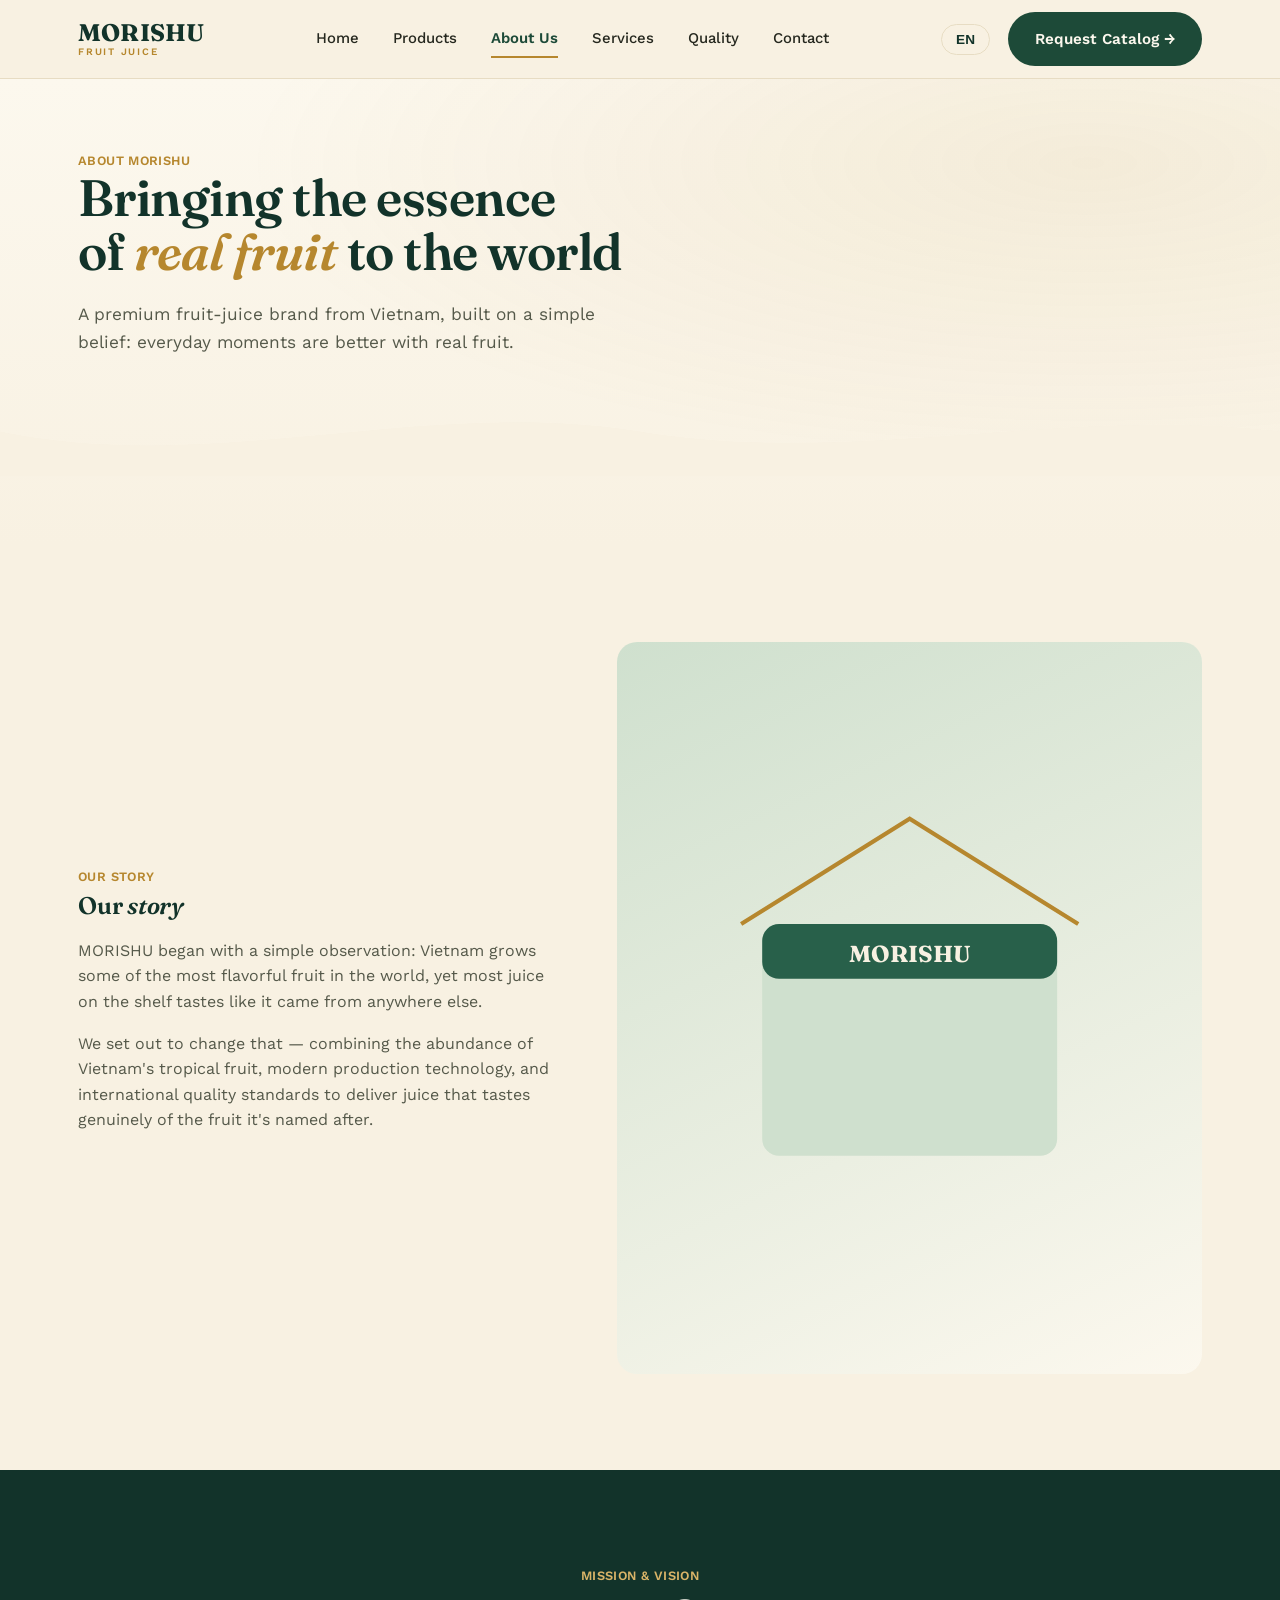
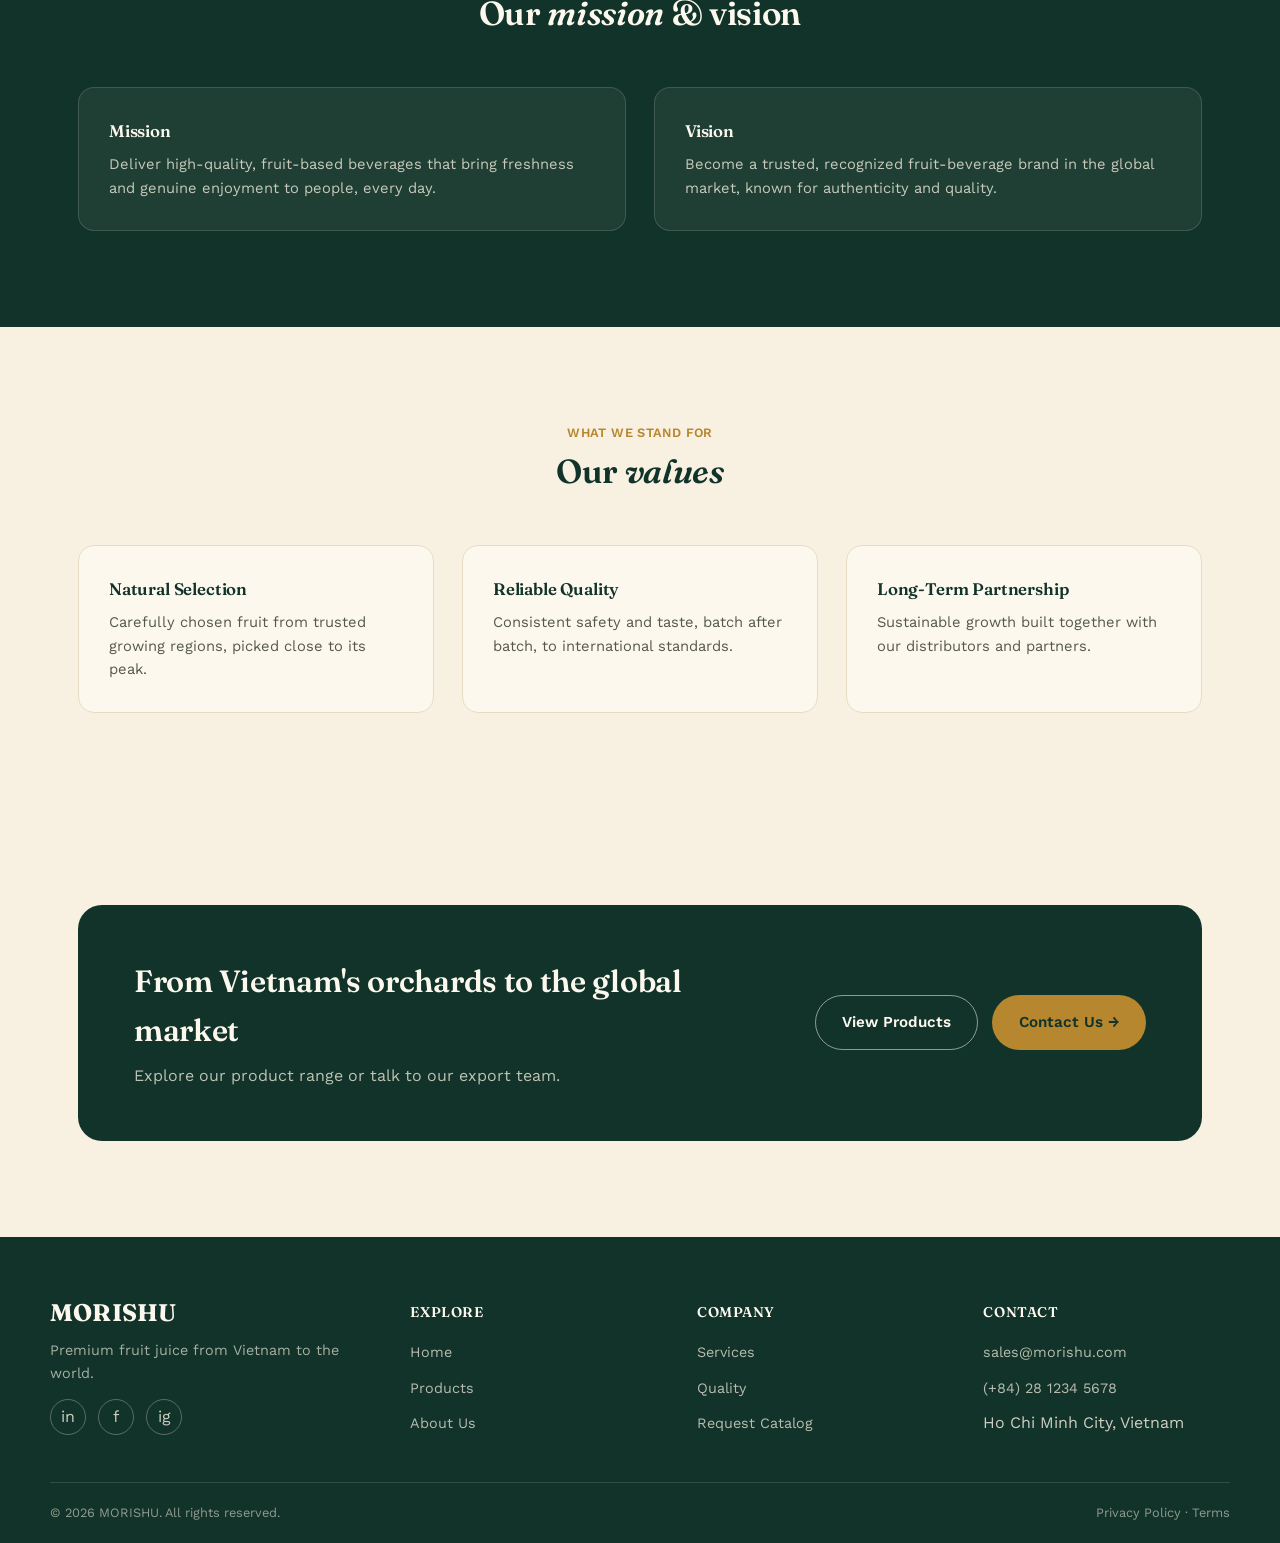
==== about.html @ cb9047bd "Add Morishu website (index, about, products, services, quality, contact) + CNAME for morishu.com" ====
<!DOCTYPE html>
<html lang="en">
<head>
<meta charset="UTF-8">
<meta name="viewport" content="width=device-width, initial-scale=1.0">
<title>About Us — MORISHU Fruit Juice</title>
<meta name="description" content="MORISHU is a premium fruit juice brand from Vietnam, built on a simple belief: everyday moments are better with real fruit.">
<link rel="preconnect" href="https://fonts.googleapis.com">
<link rel="preconnect" href="https://fonts.gstatic.com" crossorigin>
<link href="https://fonts.googleapis.com/css2?family=Fraunces:ital,wght@0,500;0,600;0,700;1,500;1,600&family=Work+Sans:wght@400;500;600;700&display=swap" rel="stylesheet">
<link rel="stylesheet" href="css/style.css">
</head>
<body>

<header class="site-header">
  <div class="container">
    <a href="index.html" class="logo">
      <span class="mark">MORISHU</span>
      <span class="sub" data-en="FRUIT JUICE" data-vi="NƯỚC ÉP TRÁI CÂY">FRUIT JUICE</span>
    </a>
    <nav class="main-nav">
      <a href="index.html" data-en="Home" data-vi="Trang chủ">Home</a>
      <a href="products.html" data-en="Products" data-vi="Sản phẩm">Products</a>
      <a href="about.html" aria-current="page" data-en="About Us" data-vi="Giới thiệu">About Us</a>
      <a href="services.html" data-en="Services" data-vi="Dịch vụ">Services</a>
      <a href="quality.html" data-en="Quality" data-vi="Chất lượng">Quality</a>
      <a href="contact.html" data-en="Contact" data-vi="Liên hệ">Contact</a>
    </nav>
    <div class="header-actions">
      <button class="lang-switch" type="button" aria-label="Switch to Vietnamese"><span class="lang-current">EN</span></button>
      <a class="btn btn-primary" href="contact.html" data-en="Request Catalog →" data-vi="Yêu cầu catalog →">Request Catalog →</a>
      <button class="nav-toggle" type="button" aria-label="Open menu" aria-expanded="false"><span></span></button>
    </div>
  </div>
</header>

<section class="hero" style="padding-bottom:70px;">
  <div class="container">
    <div class="eyebrow" data-en="ABOUT MORISHU" data-vi="GIỚI THIỆU MORISHU">ABOUT MORISHU</div>
    <h1 style="max-width:640px;" data-en="Bringing the essence<br>of <em>real fruit</em> to the world" data-vi="Mang tinh hoa<br><em>trái cây thật</em> đến thế giới">Bringing the essence<br>of <em>real fruit</em> to the world</h1>
    <p class="lede" data-en="A premium fruit-juice brand from Vietnam, built on a simple belief: everyday moments are better with real fruit." data-vi="Thương hiệu nước ép trái cây cao cấp từ Việt Nam, xây dựng trên niềm tin giản dị: khoảnh khắc đời thường sẽ tuyệt hơn khi có trái cây thật.">A premium fruit-juice brand from Vietnam, built on a simple belief: everyday moments are better with real fruit.</p>
  </div>
  <svg class="wave" viewBox="0 0 1440 90" preserveAspectRatio="none" style="position:relative; margin-top:40px;">
    <path d="M0 40 C 240 90 480 0 720 40 C 960 80 1200 10 1440 40 L1440 90 L0 90 Z" fill="#F8F1E2"/>
  </svg>
</section>

<section class="section">
  <div class="container story">
    <div class="reveal">
      <div class="eyebrow" data-en="OUR STORY" data-vi="CÂU CHUYỆN CỦA CHÚNG TÔI">OUR STORY</div>
      <h2 data-en="Our <em>story</em>" data-vi="Câu chuyện <em>của chúng tôi</em>">Our <em>story</em></h2>
      <p data-en="MORISHU began with a simple observation: Vietnam grows some of the most flavorful fruit in the world, yet most juice on the shelf tastes like it came from anywhere else." data-vi="MORISHU bắt đầu từ một nhận định giản dị: Việt Nam có những loại trái cây đậm vị bậc nhất thế giới, nhưng phần lớn nước ép trên kệ hàng lại không mang hương vị ấy.">MORISHU began with a simple observation: Vietnam grows some of the most flavorful fruit in the world, yet most juice on the shelf tastes like it came from anywhere else.</p>
      <p data-en="We set out to change that — combining the abundance of Vietnam's tropical fruit, modern production technology, and international quality standards to deliver juice that tastes genuinely of the fruit it's named after." data-vi="Chúng tôi quyết tâm thay đổi điều đó — kết hợp sự phong phú của trái cây nhiệt đới Việt Nam, công nghệ sản xuất hiện đại và tiêu chuẩn chất lượng quốc tế để tạo ra ly nước ép mang đúng vị của loại trái cây mang tên nó.">We set out to change that — combining the abundance of Vietnam's tropical fruit, modern production technology, and international quality standards to deliver juice that tastes genuinely of the fruit it's named after.</p>
    </div>
    <div class="story-media reveal" style="transition-delay:.1s;">
      <div class="story-photo">
        <svg viewBox="0 0 200 220" fill="none">
          <rect x="30" y="70" width="140" height="110" rx="8" fill="#CFE0CE"/>
          <rect x="30" y="70" width="140" height="26" rx="8" fill="#28604A"/>
          <text x="100" y="88" text-anchor="middle" font-family="Fraunces, serif" font-size="11" fill="#F8F1E2" font-weight="700">MORISHU</text>
          <path d="M20 70 L100 20 L180 70" stroke="#B6872E" stroke-width="2" fill="none"/>
        </svg>
      </div>
    </div>
  </div>
</section>

<section class="section section-dark">
  <div class="container">
    <div class="section-head center reveal">
      <div class="eyebrow" style="color:var(--gold-soft);" data-en="MISSION &amp; VISION" data-vi="SỨ MỆNH &amp; TẦM NHÌN">MISSION &amp; VISION</div>
      <h2 data-en="Our <em>mission</em> &amp; vision" data-vi="Sứ mệnh &amp; <em>tầm nhìn</em>">Our <em>mission</em> &amp; vision</h2>
    </div>
    <div class="feature-trio reveal" style="grid-template-columns:1fr 1fr;">
      <div class="feature" style="background:rgba(248,241,226,.06); border-color:rgba(248,241,226,.15);">
        <h3 style="color:var(--cream-soft);" data-en="Mission" data-vi="Sứ mệnh">Mission</h3>
        <p style="color:rgba(248,241,226,.78);" data-en="Deliver high-quality, fruit-based beverages that bring freshness and genuine enjoyment to people, every day." data-vi="Mang đến những sản phẩm đồ uống từ trái cây chất lượng cao, mang lại sự tươi mới và niềm vui thật sự cho mọi người mỗi ngày.">Deliver high-quality, fruit-based beverages that bring freshness and genuine enjoyment to people, every day.</p>
      </div>
      <div class="feature" style="background:rgba(248,241,226,.06); border-color:rgba(248,241,226,.15);">
        <h3 style="color:var(--cream-soft);" data-en="Vision" data-vi="Tầm nhìn">Vision</h3>
        <p style="color:rgba(248,241,226,.78);" data-en="Become a trusted, recognized fruit-beverage brand in the global market, known for authenticity and quality." data-vi="Trở thành thương hiệu đồ uống trái cây được tin cậy và công nhận trên thị trường toàn cầu, nổi bật bởi sự chân thực và chất lượng.">Become a trusted, recognized fruit-beverage brand in the global market, known for authenticity and quality.</p>
      </div>
    </div>
  </div>
</section>

<section class="section">
  <div class="container">
    <div class="section-head center reveal">
      <div class="eyebrow" data-en="WHAT WE STAND FOR" data-vi="GIÁ TRỊ CỐT LÕI">WHAT WE STAND FOR</div>
      <h2 data-en="Our <em>values</em>" data-vi="Giá trị <em>của chúng tôi</em>">Our <em>values</em></h2>
    </div>
    <div class="feature-trio reveal">
      <div class="feature">
        <h3 data-en="Natural Selection" data-vi="Tuyển chọn tự nhiên">Natural Selection</h3>
        <p data-en="Carefully chosen fruit from trusted growing regions, picked close to its peak." data-vi="Trái cây được tuyển chọn kỹ từ các vùng trồng đáng tin cậy, thu hái đúng độ chín.">Carefully chosen fruit from trusted growing regions, picked close to its peak.</p>
      </div>
      <div class="feature">
        <h3 data-en="Reliable Quality" data-vi="Chất lượng đáng tin cậy">Reliable Quality</h3>
        <p data-en="Consistent safety and taste, batch after batch, to international standards." data-vi="An toàn và hương vị nhất quán qua từng lô, đạt tiêu chuẩn quốc tế.">Consistent safety and taste, batch after batch, to international standards.</p>
      </div>
      <div class="feature">
        <h3 data-en="Long-Term Partnership" data-vi="Hợp tác lâu dài">Long-Term Partnership</h3>
        <p data-en="Sustainable growth built together with our distributors and partners." data-vi="Phát triển bền vững cùng các nhà phân phối và đối tác của chúng tôi.">Sustainable growth built together with our distributors and partners.</p>
      </div>
    </div>
  </div>
</section>

<section class="section">
  <div class="container">
    <div class="cta-banner reveal">
      <div>
        <h2 data-en="From Vietnam's orchards to the global market" data-vi="Từ vườn trái cây Việt Nam đến thị trường toàn cầu">From Vietnam's orchards to the global market</h2>
        <p data-en="Explore our product range or talk to our export team." data-vi="Khám phá dòng sản phẩm hoặc trao đổi cùng đội ngũ xuất khẩu của chúng tôi.">Explore our product range or talk to our export team.</p>
      </div>
      <div class="cta-actions">
        <a href="products.html" class="btn btn-outline-light" data-en="View Products" data-vi="Xem sản phẩm">View Products</a>
        <a href="contact.html" class="btn btn-primary" style="background:var(--gold); color:var(--green-900);" data-en="Contact Us →" data-vi="Liên hệ →">Contact Us →</a>
      </div>
    </div>
  </div>
</section>

<footer class="site-footer">
  <div class="container footer-inner">
    <div class="footer-brand">
      <a href="index.html" class="logo"><span class="mark">MORISHU</span></a>
      <p data-en="Premium fruit juice from Vietnam to the world." data-vi="Nước ép trái cây cao cấp từ Việt Nam vươn ra thế giới.">Premium fruit juice from Vietnam to the world.</p>
      <div class="social-row">
        <a href="#" aria-label="LinkedIn">in</a>
        <a href="#" aria-label="Facebook">f</a>
        <a href="#" aria-label="Instagram">ig</a>
      </div>
    </div>
    <div>
      <h4 data-en="EXPLORE" data-vi="KHÁM PHÁ">EXPLORE</h4>
      <ul>
        <li><a href="index.html" data-en="Home" data-vi="Trang chủ">Home</a></li>
        <li><a href="products.html" data-en="Products" data-vi="Sản phẩm">Products</a></li>
        <li><a href="about.html" data-en="About Us" data-vi="Giới thiệu">About Us</a></li>
      </ul>
    </div>
    <div>
      <h4 data-en="COMPANY" data-vi="CÔNG TY">COMPANY</h4>
      <ul>
        <li><a href="services.html" data-en="Services" data-vi="Dịch vụ">Services</a></li>
        <li><a href="quality.html" data-en="Quality" data-vi="Chất lượng">Quality</a></li>
        <li><a href="contact.html" data-en="Request Catalog" data-vi="Yêu cầu catalog">Request Catalog</a></li>
      </ul>
    </div>
    <div>
      <h4 data-en="CONTACT" data-vi="LIÊN HỆ">CONTACT</h4>
      <ul>
        <li><a href="mailto:sales@morishu.com">sales@morishu.com</a></li>
        <li><a href="tel:+842812345678">(+84) 28 1234 5678</a></li>
        <li><span data-en="Ho Chi Minh City, Vietnam" data-vi="TP. Hồ Chí Minh, Việt Nam">Ho Chi Minh City, Vietnam</span></li>
      </ul>
    </div>
  </div>
  <div class="container footer-bottom">
    <span data-en="© 2026 MORISHU. All rights reserved." data-vi="© 2026 MORISHU. Bảo lưu mọi quyền.">© 2026 MORISHU. All rights reserved.</span>
    <span data-en="Privacy Policy · Terms" data-vi="Chính sách bảo mật · Điều khoản">Privacy Policy · Terms</span>
  </div>
</footer>

<script src="js/main.js"></script>
</body>
</html>
---- css/style.css ----
/* =========================================================
   MORISHU — Design Tokens
   Palette: deep forest green + aged gold + warm cream,
   a quiet Japanese wave/Fuji motif tying the name "Morishu"
   to its orchard-to-can fruit-juice story.
   ========================================================= */
:root{
  --cream:        #F8F1E2;
  --cream-soft:   #FCF8EE;
  --cream-line:   #E7DCC3;
  --green-900:    #12332A;
  --green-800:    #1D4A38;
  --green-700:    #28604A;
  --green-mist:   #CFE0CE;
  --gold:         #B6872E;
  --gold-soft:    #D9B468;
  --coral:        #D97A3B;
  --ink:          #26281F;
  --ink-soft:     #55594A;
  --white:        #FFFFFF;

  --font-display: "Fraunces", "Noto Serif", Georgia, serif;
  --font-body:    "Work Sans", "Noto Sans", -apple-system, BlinkMacSystemFont, sans-serif;

  --maxw: 1180px;
  --radius: 10px;
  --shadow-soft: 0 12px 28px -16px rgba(18,51,42,0.28);
  --ease: cubic-bezier(.22,.8,.32,1);
}

*,*::before,*::after{ box-sizing:border-box; }
html{ scroll-behavior:smooth; }
body{
  margin:0;
  background:var(--cream);
  color:var(--ink);
  font-family:var(--font-body);
  font-size:16px;
  line-height:1.6;
  -webkit-font-smoothing:antialiased;
}
img{ max-width:100%; display:block; }
a{ color:inherit; text-decoration:none; }
ul{ margin:0; padding:0; list-style:none; }
h1,h2,h3,h4{
  font-family:var(--font-display);
  margin:0 0 .5em;
  color:var(--green-900);
  font-weight:600;
  letter-spacing:-0.01em;
}
p{ margin:0 0 1em; color:var(--ink-soft); max-width:62ch; }
.container{ max-width:var(--maxw); margin:0 auto; padding:0 28px; }

:focus-visible{
  outline:2px solid var(--gold);
  outline-offset:3px;
  border-radius:4px;
}

/* ---------- typography helpers ---------- */
.eyebrow{
  font-family:var(--font-body);
  font-weight:600;
  font-size:.8rem;
  color:var(--gold);
  letter-spacing:.03em;
}
.display-italic{
  font-style:italic;
  font-weight:500;
}
.lede{
  font-size:1.08rem;
  max-width:52ch;
}

/* ---------- buttons ---------- */
.btn{
  display:inline-flex;
  align-items:center;
  gap:8px;
  padding:14px 26px;
  border-radius:999px;
  font-family:var(--font-body);
  font-weight:600;
  font-size:.95rem;
  border:1px solid transparent;
  cursor:pointer;
  transition:transform .25s var(--ease), background .25s var(--ease), color .25s var(--ease), border-color .25s var(--ease);
  white-space:nowrap;
}
.btn svg{ width:16px; height:16px; transition:transform .25s var(--ease); }
.btn:hover svg{ transform:translateX(3px); }
.btn-primary{ background:var(--green-800); color:var(--cream-soft); }
.btn-primary:hover{ background:var(--green-900); }
.btn-outline{ background:transparent; border-color:var(--green-800); color:var(--green-800); }
.btn-outline:hover{ background:var(--green-800); color:var(--cream-soft); }
.btn-outline-light{ background:transparent; border-color:rgba(248,241,226,.55); color:var(--cream-soft); }
.btn-outline-light:hover{ background:var(--cream-soft); color:var(--green-900); border-color:var(--cream-soft); }

/* ---------- header / nav ---------- */
.site-header{
  position:sticky; top:0; z-index:100;
  background:rgba(248,241,226,.92);
  backdrop-filter:saturate(140%) blur(8px);
  border-bottom:1px solid var(--cream-line);
}
.site-header .container{
  display:flex; align-items:center; justify-content:space-between;
  height:78px;
}
.logo{
  display:flex; flex-direction:column; line-height:1;
  font-family:var(--font-display);
}
.logo .mark{ font-size:1.5rem; font-weight:700; color:var(--green-900); letter-spacing:.01em; }
.logo .sub{ font-family:var(--font-body); font-size:.62rem; font-weight:600; letter-spacing:.18em; color:var(--gold); margin-top:2px; }

.main-nav{ display:flex; align-items:center; gap:34px; }
.main-nav a{
  font-size:.93rem; font-weight:500; color:var(--ink);
  position:relative; padding:4px 0;
}
.main-nav a::after{
  content:""; position:absolute; left:0; right:0; bottom:-3px; height:2px;
  background:var(--gold); transform:scaleX(0); transform-origin:left;
  transition:transform .25s var(--ease);
}
.main-nav a:hover::after,
.main-nav a[aria-current="page"]::after{ transform:scaleX(1); }
.main-nav a[aria-current="page"]{ color:var(--green-800); font-weight:600; }

.header-actions{ display:flex; align-items:center; gap:18px; }
.lang-switch{
  display:flex; align-items:center; gap:6px;
  background:transparent; border:1px solid var(--cream-line);
  border-radius:999px; padding:7px 14px; font-size:.85rem; font-weight:600;
  cursor:pointer; color:var(--green-900);
}
.lang-switch:hover{ border-color:var(--gold); }
.nav-toggle{
  display:none; background:none; border:none; cursor:pointer;
  width:40px; height:40px; align-items:center; justify-content:center;
}
.nav-toggle span, .nav-toggle span::before, .nav-toggle span::after{
  display:block; width:22px; height:2px; background:var(--green-900); position:relative;
  transition:transform .25s var(--ease), opacity .25s var(--ease);
}
.nav-toggle span::before, .nav-toggle span::after{ content:""; position:absolute; left:0; }
.nav-toggle span::before{ top:-7px; }
.nav-toggle span::after{ top:7px; }

/* ---------- wave divider ---------- */
.wave{
  display:block; width:100%; height:auto;
  margin-top:-1px;
}
.section{ position:relative; padding:96px 0; }
.section-tight{ padding:64px 0; }
.section-dark{ background:var(--green-900); color:var(--cream-soft); }
.section-dark h2, .section-dark h3{ color:var(--cream-soft); }
.section-dark p{ color:rgba(248,241,226,.78); }

/* ---------- hero ---------- */
.hero{
  position:relative;
  padding:72px 0 120px;
  overflow:hidden;
  background:
    radial-gradient(ellipse at 85% 18%, rgba(182,135,46,.10), transparent 55%),
    linear-gradient(180deg, var(--cream-soft), var(--cream));
}
.hero-grid{
  display:grid; grid-template-columns:1.05fr .95fr; gap:56px; align-items:center;
}
.hero-eyebrow{ margin-bottom:18px; }
.hero h1{
  font-size:clamp(2.3rem, 4vw, 3.4rem);
  line-height:1.05;
  margin-bottom:22px;
}
.hero h1 em{ color:var(--gold); font-style:italic; }
.hero-meta{
  display:flex; gap:22px; margin:26px 0 32px;
  font-size:.92rem; color:var(--ink-soft); font-weight:500;
}
.hero-meta span{ display:flex; align-items:center; gap:8px; }
.hero-meta svg{ width:16px; height:16px; color:var(--gold); }
.hero-art{ position:relative; }
.fuji-line{
  position:absolute; inset:0; opacity:.5; pointer-events:none;
}

/* can illustration */
.can-row{
  display:flex; align-items:flex-end; gap:18px; justify-content:center;
}
.can{
  width:92px; display:flex; flex-direction:column; align-items:center; gap:10px;
}
.can-body{
  width:92px; height:168px; border-radius:16px 16px 10px 10px;
  position:relative; overflow:hidden;
  box-shadow:var(--shadow-soft);
  border:1px solid rgba(0,0,0,.06);
}
.can-body::before{
  content:""; position:absolute; inset:0 0 auto 0; height:34px;
  background:var(--green-900);
}
.can-body::after{
  content:""; position:absolute; left:10%; top:0; bottom:0; width:16%;
  background:rgba(255,255,255,.35); filter:blur(3px);
}
.can-label{ font-size:.72rem; font-weight:700; color:var(--green-900); text-align:center; }

/* ---------- section headers ---------- */
.section-head{ max-width:640px; margin:0 0 48px; }
.section-head.center{ margin-left:auto; margin-right:auto; text-align:center; }
.section-head h2{ font-size:clamp(1.7rem, 2.6vw, 2.3rem); }

/* ---------- story split ---------- */
.story{
  display:grid; grid-template-columns:.9fr 1.1fr; gap:60px; align-items:center;
}
.story-media{ position:relative; }
.story-photo{
  border-radius:20px; aspect-ratio:4/5; overflow:hidden;
  background:linear-gradient(155deg, var(--green-mist), var(--cream-soft));
  display:flex; align-items:center; justify-content:center;
}
.story-photo svg{ width:72%; height:72%; }

/* ---------- flavor grid ---------- */
.flavor-grid{
  display:grid; grid-template-columns:repeat(7,1fr); gap:20px;
}
.flavor-card{
  background:var(--cream-soft); border:1px solid var(--cream-line);
  border-radius:var(--radius); padding:20px 12px 16px; text-align:center;
  transition:border-color .2s var(--ease), transform .2s var(--ease);
}
.flavor-card:hover{ border-color:var(--gold-soft); transform:translateY(-4px); }
.flavor-swatch{
  width:56px; height:56px; margin:0 auto 14px; border-radius:50%;
  display:flex; align-items:center; justify-content:center; font-size:1.5rem;
}
.flavor-name{ font-size:.83rem; font-weight:600; color:var(--green-900); }

/* ---------- certifications ---------- */
.cert-row{
  display:flex; justify-content:center; align-items:center; flex-wrap:wrap; gap:44px;
}
.cert{
  display:flex; flex-direction:column; align-items:center; gap:10px;
  width:92px; text-align:center;
}
.cert-badge{
  width:76px; height:76px; border-radius:50%; border:1.5px solid var(--green-800);
  display:flex; align-items:center; justify-content:center;
  font-family:var(--font-display); font-weight:700; color:var(--green-800); font-size:.78rem;
}
.cert-name{ font-size:.75rem; color:var(--ink-soft); font-weight:600; }

/* ---------- feature trio ---------- */
.feature-trio{ display:grid; grid-template-columns:repeat(3,1fr); gap:28px; }
.feature{
  background:var(--cream-soft); border:1px solid var(--cream-line);
  border-radius:16px; padding:30px;
}
.feature-icon{
  width:46px; height:46px; border-radius:50%; background:var(--green-mist);
  display:flex; align-items:center; justify-content:center; margin-bottom:16px;
  color:var(--green-800);
}
.feature h3{ font-size:1.05rem; margin-bottom:8px; }
.feature p{ font-size:.92rem; margin:0; }

/* ---------- CTA banner ---------- */
.cta-banner{
  background:var(--green-900); border-radius:24px; padding:52px 56px;
  display:flex; align-items:center; justify-content:space-between; gap:32px;
  color:var(--cream-soft); position:relative; overflow:hidden;
}
.cta-banner h2{ color:var(--cream-soft); font-size:clamp(1.5rem,2.4vw,2rem); margin-bottom:8px; }
.cta-banner p{ color:rgba(248,241,226,.75); margin:0; }
.cta-actions{ display:flex; gap:14px; flex-shrink:0; }

/* ---------- product grid (Products page) ---------- */
.product-grid{ display:grid; grid-template-columns:repeat(5,1fr); gap:24px; }
.product-card{
  background:var(--cream-soft); border:1px solid var(--cream-line); border-radius:16px;
  padding:26px 20px; text-align:center;
}
.product-can-wrap{
  height:150px; display:flex; align-items:flex-end; justify-content:center; margin-bottom:18px;
}
.product-card h3{ font-size:1.02rem; margin-bottom:14px; }
.product-card .btn{ font-size:.82rem; padding:10px 18px; }

/* ---------- service cards ---------- */
.service-trio{ display:grid; grid-template-columns:repeat(3,1fr); gap:24px; }
.service-card{
  background:var(--cream-soft); border:1px solid var(--cream-line); border-radius:16px;
  padding:32px 28px;
}
.service-icon{
  width:48px; height:48px; border-radius:12px; background:var(--green-mist);
  color:var(--green-800); display:flex; align-items:center; justify-content:center; margin-bottom:18px;
}
.service-card h3{ font-size:1.15rem; }

/* ---------- stat/info list ---------- */
.info-grid{ display:grid; grid-template-columns:repeat(4,1fr); gap:24px; }
.info-item{ display:flex; gap:14px; align-items:flex-start; }
.info-item .ic{ color:var(--gold); flex-shrink:0; }
.info-item h4{ font-size:.95rem; margin-bottom:4px; }
.info-item p{ font-size:.86rem; margin:0; }

/* ---------- quality page specifics ---------- */
.quality-list{ display:grid; grid-template-columns:repeat(2,1fr); gap:20px; }
.quality-item{
  display:flex; gap:16px; background:var(--cream-soft); border:1px solid var(--cream-line);
  border-radius:14px; padding:22px;
}
.quality-item .num{ font-family:var(--font-display); font-weight:700; color:var(--gold); font-size:1.4rem; }

/* ---------- contact page ---------- */
.contact-grid{ display:grid; grid-template-columns:.8fr 1.2fr; gap:48px; }
.contact-info-card{ display:flex; flex-direction:column; gap:22px; }
.contact-row{ display:flex; gap:16px; align-items:flex-start; }
.contact-row .ic{
  width:42px; height:42px; border-radius:50%; background:var(--green-mist);
  color:var(--green-800); display:flex; align-items:center; justify-content:center; flex-shrink:0;
}
.contact-row h4{ font-size:.95rem; margin-bottom:3px; color:var(--green-900); }
.contact-row p{ margin:0; font-size:.92rem; }

.form-card{
  background:var(--cream-soft); border:1px solid var(--cream-line); border-radius:20px;
  padding:40px;
}
.form-row{ display:grid; grid-template-columns:1fr 1fr; gap:16px; margin-bottom:16px; }
.field{ display:flex; flex-direction:column; gap:6px; }
.field label{ font-size:.82rem; font-weight:600; color:var(--green-900); }
.field input, .field select, .field textarea{
  font-family:var(--font-body); font-size:.94rem; padding:12px 14px;
  border:1px solid var(--cream-line); border-radius:8px; background:var(--white);
  color:var(--ink); resize:vertical;
}
.field input:focus, .field select:focus, .field textarea:focus{
  outline:none; border-color:var(--gold);
}
.form-card .btn{ width:100%; justify-content:center; margin-top:8px; }
.form-note{ font-size:.82rem; color:var(--ink-soft); margin-top:12px; text-align:center; }

/* ---------- footer ---------- */
.site-footer{
  background:var(--green-900); color:rgba(248,241,226,.82); padding-top:0;
}
.footer-inner{
  display:grid; grid-template-columns:1.3fr 1fr 1fr 1fr; gap:40px;
  padding:64px 0 36px;
}
.footer-brand .logo .mark{ color:var(--cream-soft); }
.footer-brand p{ color:rgba(248,241,226,.65); font-size:.9rem; margin-top:14px; }
.site-footer h4{ color:var(--cream-soft); font-size:.88rem; letter-spacing:.04em; margin-bottom:16px; }
.site-footer ul li{ margin-bottom:10px; }
.site-footer ul li a{ font-size:.9rem; color:rgba(248,241,226,.72); }
.site-footer ul li a:hover{ color:var(--gold-soft); }
.social-row{ display:flex; gap:12px; margin-top:4px; }
.social-row a{
  width:36px; height:36px; border-radius:50%; border:1px solid rgba(248,241,226,.3);
  display:flex; align-items:center; justify-content:center;
}
.social-row a:hover{ border-color:var(--gold-soft); background:rgba(248,241,226,.06); }
.footer-bottom{
  border-top:1px solid rgba(248,241,226,.14); padding:20px 0;
  display:flex; justify-content:space-between; font-size:.8rem; color:rgba(248,241,226,.55);
}

/* ---------- utility ---------- */
.mt-0{ margin-top:0; }
.center{ text-align:center; }
[data-i18n-vi]{ } /* marker only */

/* ---------- motion ---------- */
.reveal{ opacity:0; transform:translateY(18px); }
.reveal.in{ animation:riseIn .7s var(--ease) forwards; }
@keyframes riseIn{ to{ opacity:1; transform:none; } }
@media (prefers-reduced-motion:reduce){
  .reveal{ opacity:1; transform:none; animation:none; }
  *{ scroll-behavior:auto !important; }
}

/* =========================================================
   Responsive
   ========================================================= */
@media (max-width:1040px){
  .product-grid{ grid-template-columns:repeat(3,1fr); }
  .flavor-grid{ grid-template-columns:repeat(4,1fr); }
  .info-grid{ grid-template-columns:repeat(2,1fr); }
}
@media (max-width:900px){
  .main-nav{
    position:fixed; inset:78px 0 0 0; background:var(--cream-soft);
    flex-direction:column; align-items:flex-start; padding:32px 28px; gap:22px;
    transform:translateX(100%); transition:transform .3s var(--ease);
    overflow-y:auto;
  }
  .main-nav.open{ transform:translateX(0); }
  .nav-toggle{ display:flex; }
  .header-actions .btn-primary{ display:none; }
  .hero-grid, .story, .contact-grid{ grid-template-columns:1fr; }
  .story{ gap:36px; }
  .footer-inner{ grid-template-columns:1fr 1fr; }
  .cta-banner{ flex-direction:column; align-items:flex-start; }
}
@media (max-width:640px){
  .section{ padding:64px 0; }
  .product-grid{ grid-template-columns:repeat(2,1fr); }
  .flavor-grid{ grid-template-columns:repeat(3,1fr); }
  .feature-trio, .service-trio{ grid-template-columns:1fr; }
  .quality-list{ grid-template-columns:1fr; }
  .form-row{ grid-template-columns:1fr; }
  .info-grid{ grid-template-columns:1fr; }
  .cert-row{ gap:26px; }
  .footer-inner{ grid-template-columns:1fr; }
  .footer-bottom{ flex-direction:column; gap:8px; text-align:center; }
}
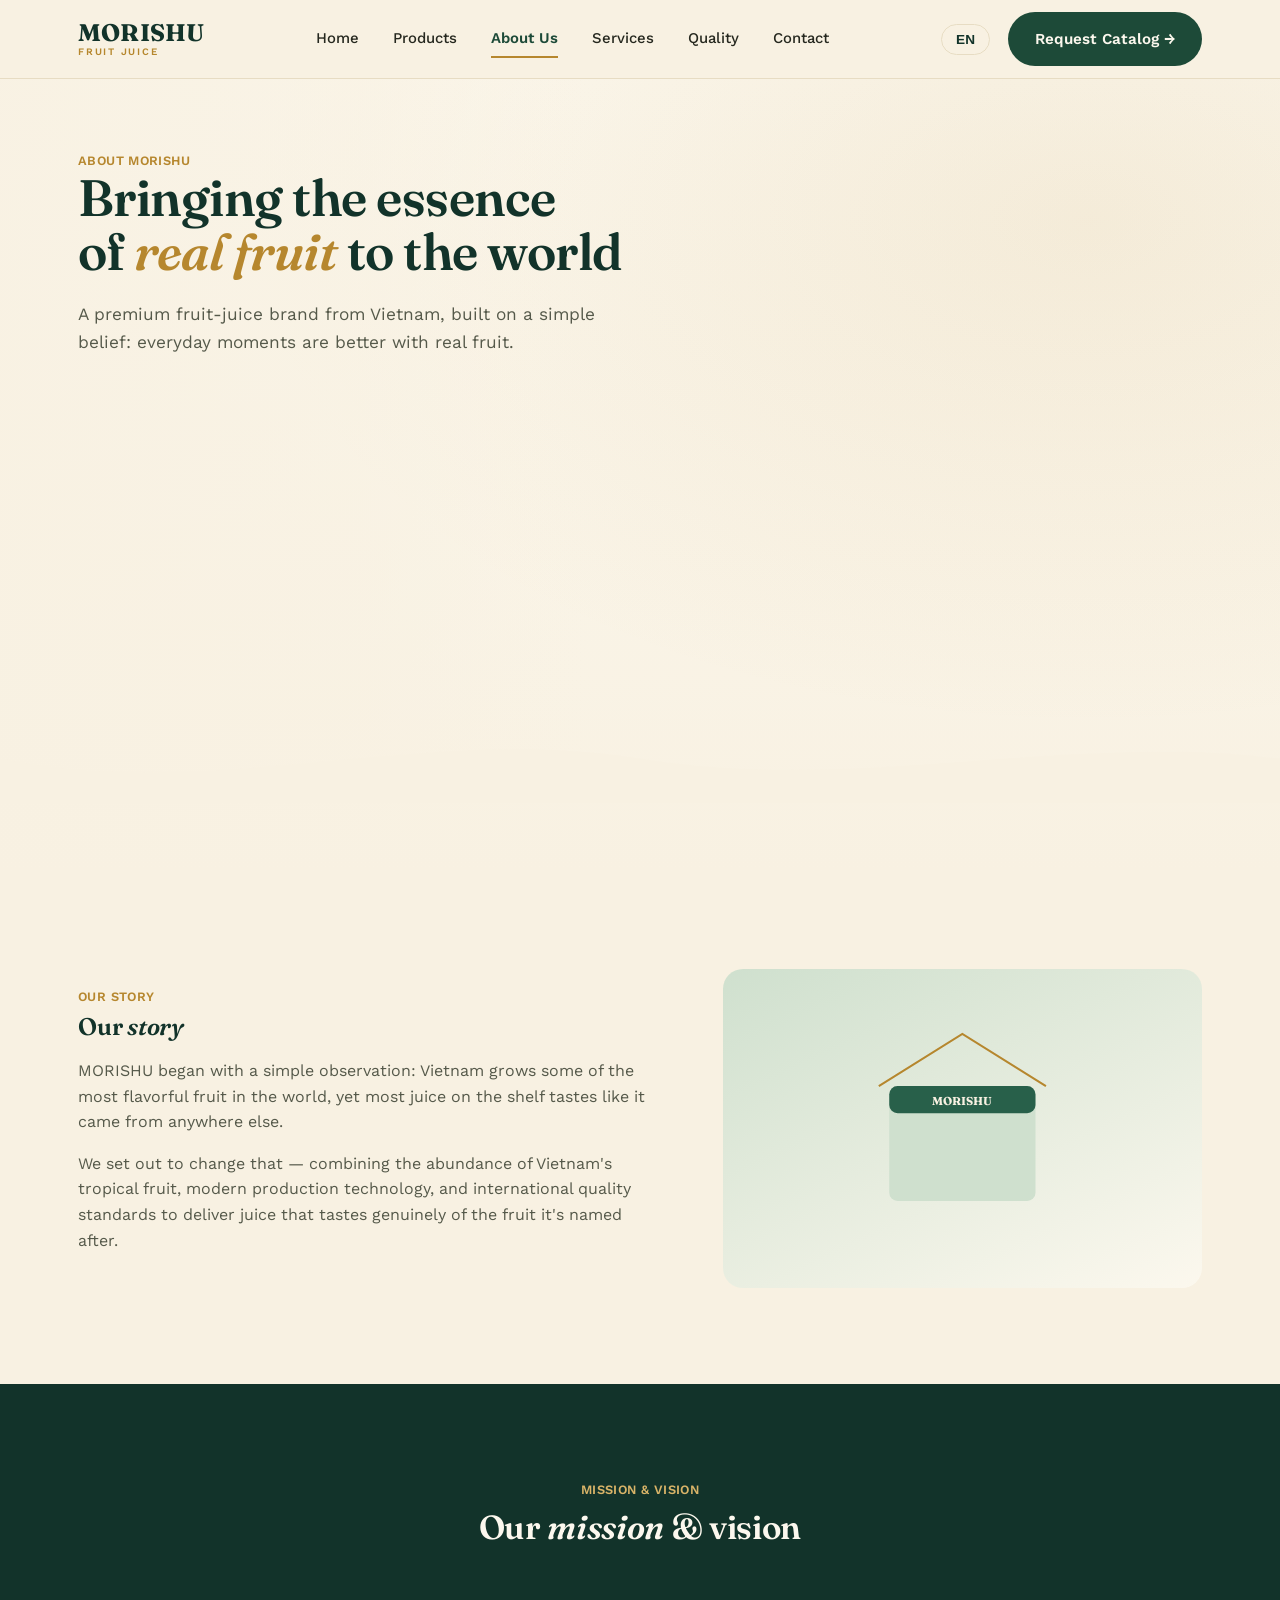
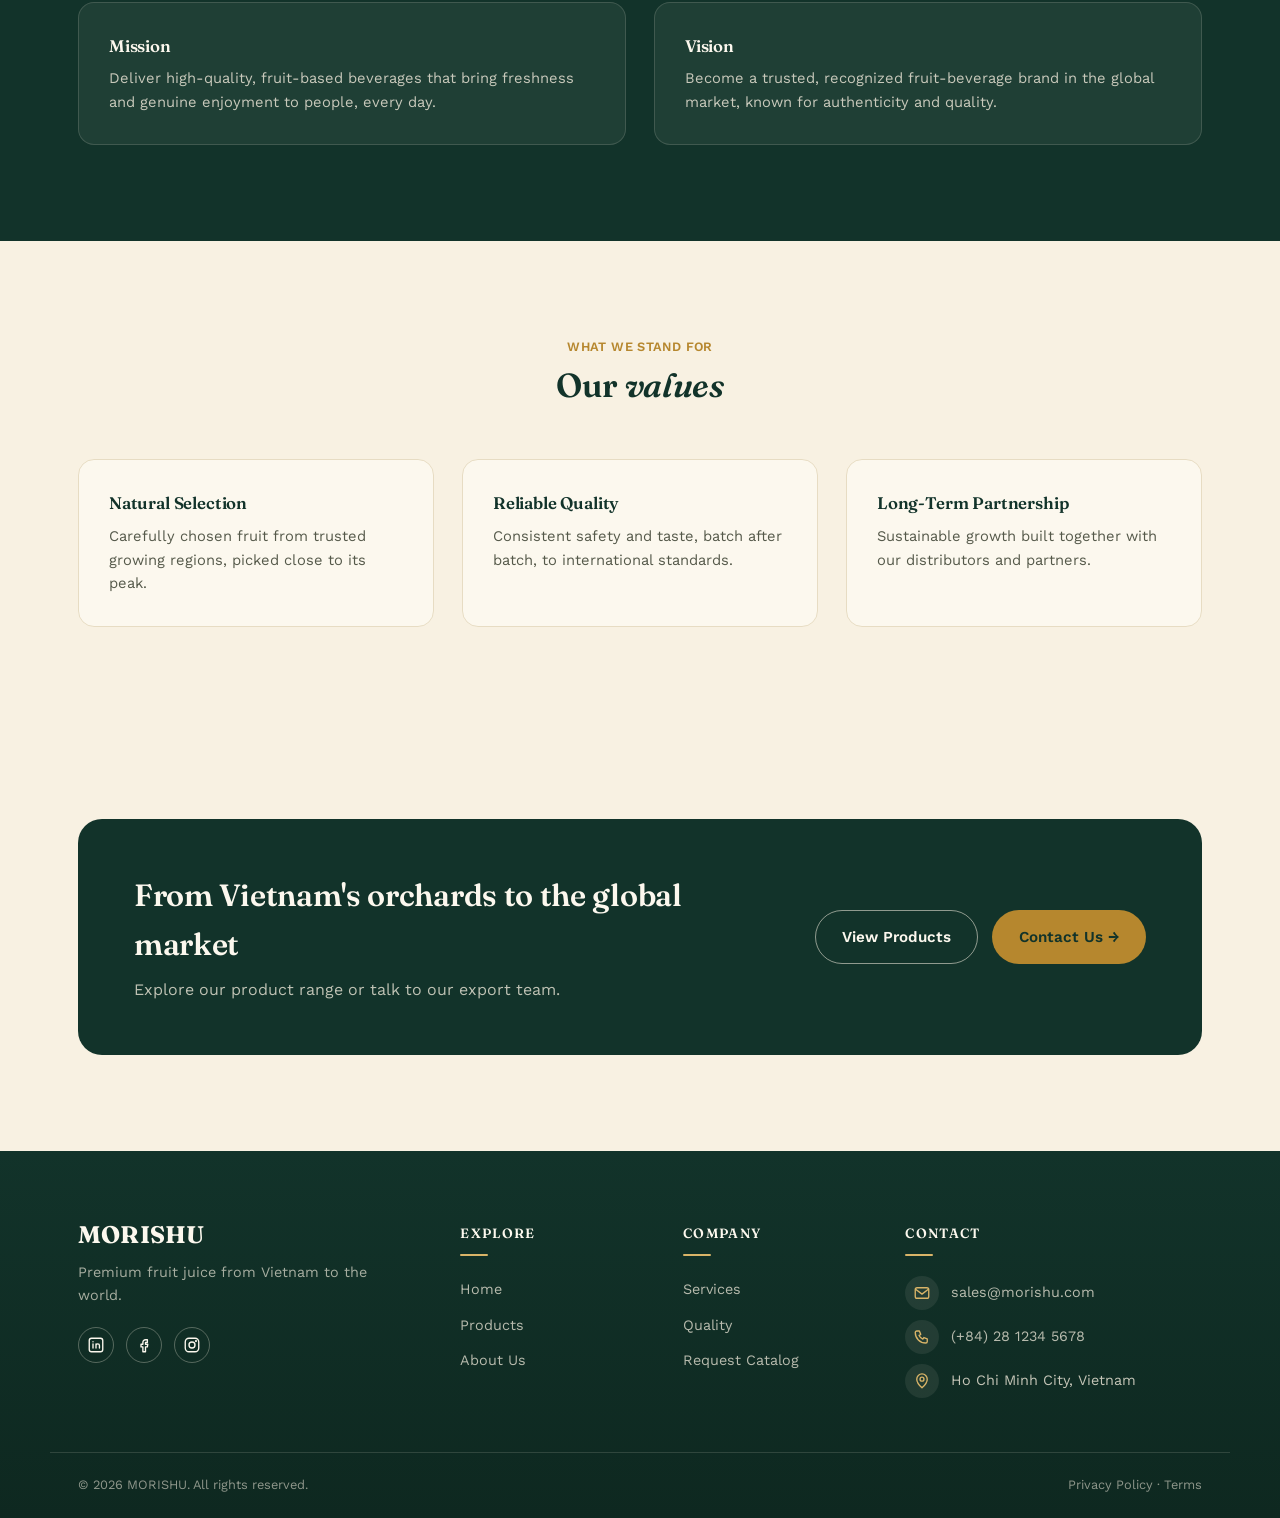
==== commit 8f115481: "Footer: contact icons, social SVG icons, polished layout on all pages Co-Authored-By: Claude Sonnet " ====
--- a/about.html
+++ b/about.html
@@ -129,9 +129,9 @@
       <a href="index.html" class="logo"><span class="mark">MORISHU</span></a>
       <p data-en="Premium fruit juice from Vietnam to the world." data-vi="Nước ép trái cây cao cấp từ Việt Nam vươn ra thế giới.">Premium fruit juice from Vietnam to the world.</p>
       <div class="social-row">
-        <a href="#" aria-label="LinkedIn">in</a>
-        <a href="#" aria-label="Facebook">f</a>
-        <a href="#" aria-label="Instagram">ig</a>
+        <a href="#" aria-label="LinkedIn"><svg viewBox="0 0 24 24" width="18" height="18" fill="none" stroke="currentColor" stroke-width="1.8" stroke-linecap="round" stroke-linejoin="round" aria-hidden="true"><rect x="3" y="3" width="18" height="18" rx="3"/><path d="M8 10.5V16M8 7.6v.1M12 16v-3.2a2.3 2.3 0 0 1 4.600 0V16M12 10.500V16"/></svg></a>
+        <a href="#" aria-label="Facebook"><svg viewBox="0 0 24 24" width="18" height="18" fill="none" stroke="currentColor" stroke-width="1.8" stroke-linecap="round" stroke-linejoin="round" aria-hidden="true"><path d="M14 8.5h2.5V5H14a3.5 3.5 0 0 0-3.500 3.500V11H8v3.500h2.500V21H14v-6.500h2.500L17 11h-3V8.800c0-.2.1-.3.300-.3z"/></svg></a>
+        <a href="#" aria-label="Instagram"><svg viewBox="0 0 24 24" width="18" height="18" fill="none" stroke="currentColor" stroke-width="1.8" stroke-linecap="round" stroke-linejoin="round" aria-hidden="true"><rect x="3" y="3" width="18" height="18" rx="5"/><circle cx="12" cy="12" r="4"/><circle cx="17.300" cy="6.700" r=".6" fill="currentColor"/></svg></a>
       </div>
     </div>
     <div>
@@ -152,10 +152,10 @@
     </div>
     <div>
       <h4 data-en="CONTACT" data-vi="LIÊN HỆ">CONTACT</h4>
-      <ul>
-        <li><a href="mailto:sales@morishu.com">sales@morishu.com</a></li>
-        <li><a href="tel:+842812345678">(+84) 28 1234 5678</a></li>
-        <li><span data-en="Ho Chi Minh City, Vietnam" data-vi="TP. Hồ Chí Minh, Việt Nam">Ho Chi Minh City, Vietnam</span></li>
+      <ul class="footer-contact">
+        <li><span class="fc-ico"><svg viewBox="0 0 24 24" width="18" height="18" fill="none" stroke="currentColor" stroke-width="1.8" stroke-linecap="round" stroke-linejoin="round" aria-hidden="true"><rect x="3" y="5" width="18" height="14" rx="2.5"/><path d="m3.5 7 8.5 6.5L20.5 7"/></svg></span><a href="mailto:sales@morishu.com">sales@morishu.com</a></li>
+        <li><span class="fc-ico"><svg viewBox="0 0 24 24" width="18" height="18" fill="none" stroke="currentColor" stroke-width="1.8" stroke-linecap="round" stroke-linejoin="round" aria-hidden="true"><path d="M5 4h3.5l1.8 4.5-2.2 1.4a11 11 0 0 0 5 5l1.4-2.2L19 14.5V18a2 2 0 0 1-2 2A14 14 0 0 1 3 6a2 2 0 0 1 2-2z"/></svg></span><a href="tel:+842812345678">(+84) 28 1234 5678</a></li>
+        <li><span class="fc-ico"><svg viewBox="0 0 24 24" width="18" height="18" fill="none" stroke="currentColor" stroke-width="1.8" stroke-linecap="round" stroke-linejoin="round" aria-hidden="true"><path d="M12 21s7-6.2 7-11.5A7 7 0 0 0 5 9.5C5 14.800 12 21 12 21z"/><circle cx="12" cy="9.5" r="2.6"/></svg></span><span data-en="Ho Chi Minh City, Vietnam" data-vi="TP. Hồ Chí Minh, Việt Nam">Ho Chi Minh City, Vietnam</span></li>
       </ul>
     </div>
   </div>
--- a/css/style.css
+++ b/css/style.css
@@ -187,6 +187,21 @@
 }
 .hero-meta span{ display:flex; align-items:center; gap:8px; }
 .hero-meta svg{ width:16px; height:16px; color:var(--gold); }
+.hero{ height:clamp(600px, 62vw, 820px); padding-bottom:0; display:flex; flex-direction:column; justify-content:space-between; }
+.hero::after{
+  content:""; position:absolute; inset:0; z-index:0; pointer-events:none;
+  background:linear-gradient(90deg, rgba(248,241,226,.88) 0%, rgba(248,241,226,.65) 28%, rgba(248,241,226,0) 46%);
+}
+.hero-bg{
+  position:absolute; inset:0; width:100%; height:100%;
+  object-fit:cover; object-position:78% center; z-index:0;
+}
+.hero .container{ position:relative; z-index:1; }
+.hero .wave{ z-index:1; }
+.hero .container{ width:100%; }
+.hero-grid > div{ max-width:min(400px, 29vw); }
+.hero-meta{ flex-wrap:wrap; gap:10px 22px; }
+.hero-meta > span{ white-space:nowrap; }
 .hero-art{ position:relative; }
 .fuji-line{
   position:absolute; inset:0; opacity:.5; pointer-events:none;
@@ -213,6 +228,7 @@
   content:""; position:absolute; left:10%; top:0; bottom:0; width:16%;
   background:rgba(255,255,255,.35); filter:blur(3px);
 }
+.can-img{ height:210px; width:auto; filter:drop-shadow(0 12px 16px rgba(0,0,0,.18)); }
 .can-label{ font-size:.72rem; font-weight:700; color:var(--green-900); text-align:center; }
 
 /* ---------- section headers ---------- */
@@ -222,15 +238,27 @@
 
 /* ---------- story split ---------- */
 .story{
-  display:grid; grid-template-columns:.9fr 1.1fr; gap:60px; align-items:center;
+  display:grid; grid-template-columns:1.1fr .9fr; gap:60px; align-items:center;
 }
 .story-media{ position:relative; }
 .story-photo{
-  border-radius:20px; aspect-ratio:4/5; overflow:hidden;
+  border-radius:20px; aspect-ratio:3/2; overflow:hidden;
   background:linear-gradient(155deg, var(--green-mist), var(--cream-soft));
   display:flex; align-items:center; justify-content:center;
 }
 .story-photo svg{ width:72%; height:72%; }
+.story-photo img{ width:100%; height:100%; object-fit:cover; }
+
+/* ---------- manufacturing split (homepage) ---------- */
+.mfg-split{ display:grid; grid-template-columns:1.1fr .9fr; gap:60px; align-items:center; margin-bottom:56px; }
+.mfg-split .section-head{ margin:0; }
+.mfg-photo{
+  border-radius:20px; aspect-ratio:3/2; overflow:hidden;
+  background:linear-gradient(155deg, var(--green-mist), var(--cream-soft));
+  display:flex; align-items:center; justify-content:center;
+}
+.mfg-photo svg{ width:70%; height:70%; }
+.mfg-photo img{ width:100%; height:100%; object-fit:cover; }
 
 /* ---------- flavor grid ---------- */
 .flavor-grid{
@@ -246,6 +274,7 @@
   width:56px; height:56px; margin:0 auto 14px; border-radius:50%;
   display:flex; align-items:center; justify-content:center; font-size:1.5rem;
 }
+.flavor-photo{ height:120px; width:auto; margin:0 auto 12px; filter:drop-shadow(0 8px 10px rgba(0,0,0,.14)); }
 .flavor-name{ font-size:.83rem; font-weight:600; color:var(--green-900); }
 
 /* ---------- certifications ---------- */
@@ -287,6 +316,21 @@
 .cta-banner p{ color:rgba(248,241,226,.75); margin:0; }
 .cta-actions{ display:flex; gap:14px; flex-shrink:0; }
 
+/* CTA banner with photo background (homepage) */
+.cta-photo{
+  flex-direction:column; align-items:flex-start; justify-content:center;
+  gap:26px; min-height:320px;
+}
+.cta-photo .cta-bg{
+  position:absolute; inset:0; width:100%; height:100%;
+  object-fit:cover; object-position:right center; z-index:0;
+}
+.cta-photo::before{
+  content:""; position:absolute; inset:0; z-index:1; pointer-events:none;
+  background:linear-gradient(90deg, rgba(18,51,42,.95) 0%, rgba(18,51,42,.85) 36%, rgba(18,51,42,0) 62%);
+}
+.cta-photo > div{ position:relative; z-index:2; max-width:470px; }
+
 /* ---------- product grid (Products page) ---------- */
 .product-grid{ display:grid; grid-template-columns:repeat(5,1fr); gap:24px; }
 .product-card{
@@ -294,8 +338,13 @@
   padding:26px 20px; text-align:center;
 }
 .product-can-wrap{
-  height:150px; display:flex; align-items:flex-end; justify-content:center; margin-bottom:18px;
-}
+  height:240px; display:flex; align-items:flex-end; justify-content:center; margin-bottom:18px;
+}
+.product-img{
+  height:100%; width:auto; filter:drop-shadow(0 12px 16px rgba(0,0,0,.16));
+  transition:transform .25s var(--ease);
+}
+.product-card:hover .product-img{ transform:translateY(-6px); }
 .product-card h3{ font-size:1.02rem; margin-bottom:14px; }
 .product-card .btn{ font-size:.82rem; padding:10px 18px; }
 
@@ -361,7 +410,7 @@
 }
 .footer-inner{
   display:grid; grid-template-columns:1.3fr 1fr 1fr 1fr; gap:40px;
-  padding:64px 0 36px;
+  padding-top:64px; padding-bottom:36px;
 }
 .footer-brand .logo .mark{ color:var(--cream-soft); }
 .footer-brand p{ color:rgba(248,241,226,.65); font-size:.9rem; margin-top:14px; }
@@ -376,7 +425,7 @@
 }
 .social-row a:hover{ border-color:var(--gold-soft); background:rgba(248,241,226,.06); }
 .footer-bottom{
-  border-top:1px solid rgba(248,241,226,.14); padding:20px 0;
+  border-top:1px solid rgba(248,241,226,.14);
   display:flex; justify-content:space-between; font-size:.8rem; color:rgba(248,241,226,.55);
 }
 
@@ -412,10 +461,19 @@
   .main-nav.open{ transform:translateX(0); }
   .nav-toggle{ display:flex; }
   .header-actions .btn-primary{ display:none; }
-  .hero-grid, .story, .contact-grid{ grid-template-columns:1fr; }
+  .hero-grid, .story, .mfg-split, .contact-grid{ grid-template-columns:1fr; }
+  .hero{ min-height:0; display:block; }
+  .hero::after{ display:none; }
+  .hero-grid > div{ max-width:none; }
+  .hero-bg{ position:static; height:auto; aspect-ratio:1942/809; margin-top:28px; object-position:78% center; }
   .story{ gap:36px; }
   .footer-inner{ grid-template-columns:1fr 1fr; }
   .cta-banner{ flex-direction:column; align-items:flex-start; }
+  .cta-photo{ min-height:0; }
+  .cta-photo::before{ background:linear-gradient(180deg, rgba(18,51,42,.9) 0%, rgba(18,51,42,.55) 100%); }
+  .cta-banner{ padding:36px 24px; }
+  .cta-actions{ flex-wrap:wrap; }
+  .cta-photo > div{ max-width:none; }
 }
 @media (max-width:640px){
   .section{ padding:64px 0; }
@@ -429,3 +487,42 @@
   .footer-inner{ grid-template-columns:1fr; }
   .footer-bottom{ flex-direction:column; gap:8px; text-align:center; }
 }
+
+/* ---------- featured products (home) ---------- */
+.feat-section{ position:relative; overflow:hidden; background:var(--cream-soft); }
+.feat-bg{ position:absolute; inset:0; width:100%; height:100%; object-fit:cover; z-index:0; }
+.feat-section .container{ position:relative; z-index:1; }
+.feat-grid{ display:grid; grid-template-columns:repeat(4,1fr); gap:22px; }
+.feat-card{ display:flex; flex-direction:column; background:rgba(255,255,255,.78); border:1px solid rgba(255,255,255,.9); border-radius:24px; overflow:hidden; box-shadow:0 12px 30px rgba(18,51,42,.10); transition:transform .25s, box-shadow .25s; }
+.feat-card:hover{ transform:translateY(-6px); box-shadow:0 18px 38px rgba(18,51,42,.16); }
+.feat-photo img{ width:100%; height:auto; display:block; aspect-ratio:750/690; object-fit:cover; }
+.feat-body{ padding:20px 22px 24px; text-align:center; }
+.feat-body h3{ font-size:1.12rem; margin:0 0 6px; color:var(--green-900); }
+.feat-body p{ font-size:.88rem; margin:0 0 14px; }
+.feat-link{ font-size:.85rem; font-weight:600; color:var(--green-800); }
+.feat-cta{ text-align:center; margin-top:40px; }
+@media (max-width:1000px){ .feat-grid{ grid-template-columns:repeat(2,1fr); } }
+@media (max-width:520px){ .feat-grid{ grid-template-columns:1fr; } }
+
+/* ---- fixed sizes: independent of EN/VI text length ---- */
+.cta-photo{ min-height:0; height:360px; }
+.feat-body p{ min-height:3.4em; }
+.feat-body h3{ min-height:1.5em; }
+@media (max-width:900px){ .hero{ height:auto !important; } .cta-photo{ height:auto; min-height:380px; } }
+
+/* ---- footer polish ---- */
+.site-footer{ background:linear-gradient(180deg,var(--green-900),#0e2820); }
+.footer-inner{ grid-template-columns:1.5fr .8fr .8fr 1.3fr; padding-top:72px; padding-bottom:44px; }
+.site-footer h4{ position:relative; padding-bottom:12px; margin-bottom:20px; text-transform:uppercase; font-size:.84rem; letter-spacing:.1em; }
+.site-footer h4::after{ content:""; position:absolute; left:0; bottom:0; width:28px; height:2px; background:var(--gold-soft); border-radius:2px; }
+.footer-brand p{ max-width:300px; line-height:1.6; margin:14px 0 20px; }
+.footer-contact li{ display:flex; align-items:flex-start; gap:12px; margin-bottom:14px; font-size:.9rem; color:rgba(248,241,226,.78); }
+.footer-contact li a{ color:inherit; }
+.fc-ico{ flex:0 0 34px; height:34px; border-radius:50%; background:rgba(248,241,226,.08); color:var(--gold-soft); display:flex; align-items:center; justify-content:center; }
+.footer-contact li > a, .footer-contact li > span:not(.fc-ico){ padding-top:6px; line-height:1.4; }
+.social-row a{ color:var(--cream-soft); transition:all .2s; }
+.social-row a:hover{ color:var(--gold-soft); transform:translateY(-2px); }
+.site-footer ul li a{ transition:color .2s, padding-left .2s; }
+.footer-bottom{ padding-top:22px; padding-bottom:22px; }
+@media (max-width:900px){ .footer-inner{ grid-template-columns:1fr 1fr; } }
+@media (max-width:520px){ .footer-inner{ grid-template-columns:1fr; } }
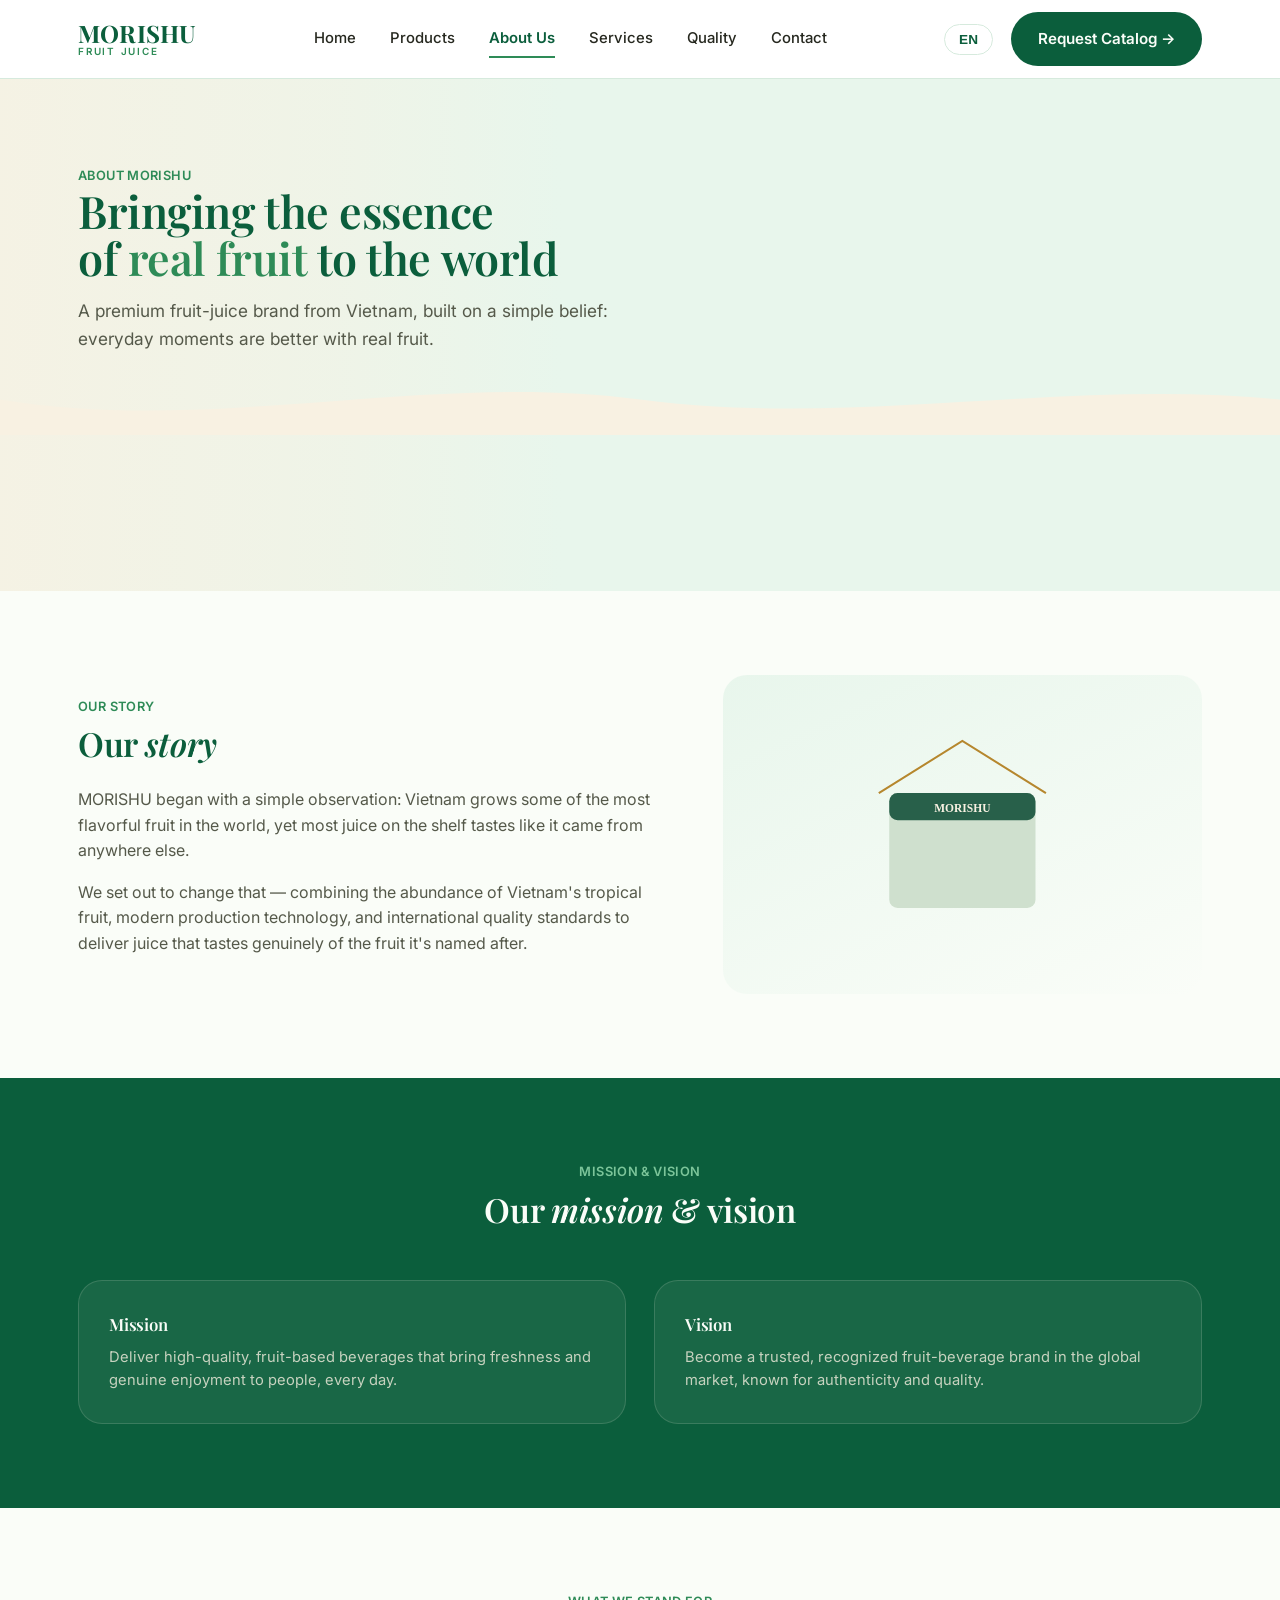
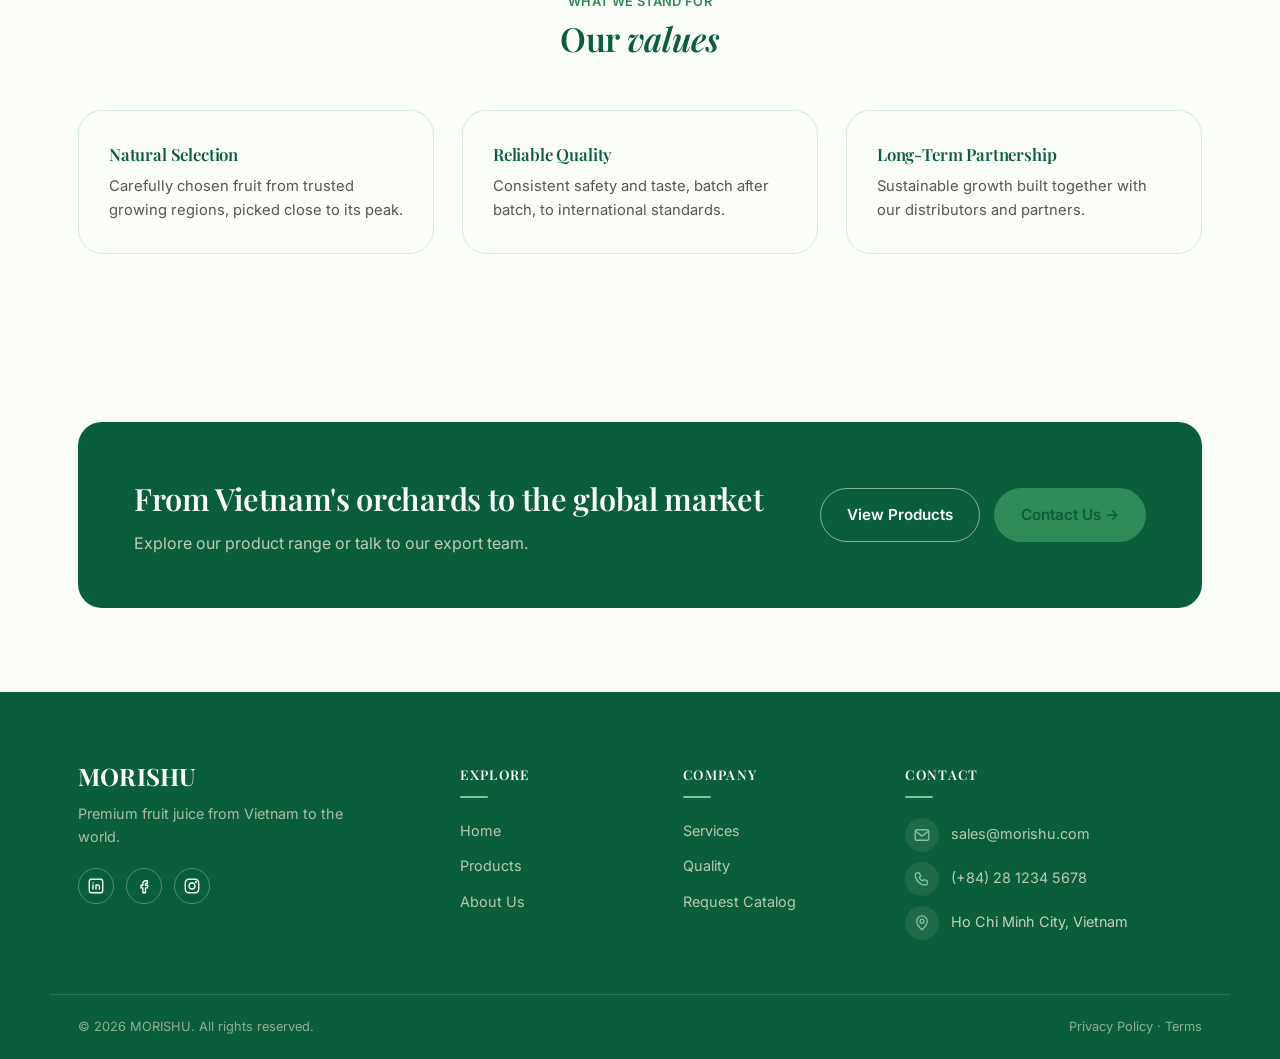
==== commit 753845ef: "Apply brand guide (palette, Playfair/Inter, section backgrounds); balance home layout Co-Authored-By" ====
--- a/about.html
+++ b/about.html
@@ -7,7 +7,7 @@
 <meta name="description" content="MORISHU is a premium fruit juice brand from Vietnam, built on a simple belief: everyday moments are better with real fruit.">
 <link rel="preconnect" href="https://fonts.googleapis.com">
 <link rel="preconnect" href="https://fonts.gstatic.com" crossorigin>
-<link href="https://fonts.googleapis.com/css2?family=Fraunces:ital,wght@0,500;0,600;0,700;1,500;1,600&family=Work+Sans:wght@400;500;600;700&display=swap" rel="stylesheet">
+<link href="https://fonts.googleapis.com/css2?family=Playfair+Display:ital,wght@0,500;0,600;0,700;1,500;1,600&family=Inter:wght@400;500;600;700&display=swap" rel="stylesheet">
 <link rel="stylesheet" href="css/style.css">
 </head>
 <body>
--- a/css/style.css
+++ b/css/style.css
@@ -5,22 +5,22 @@
    to its orchard-to-can fruit-juice story.
    ========================================================= */
 :root{
-  --cream:        #F8F1E2;
-  --cream-soft:   #FCF8EE;
-  --cream-line:   #E7DCC3;
-  --green-900:    #12332A;
-  --green-800:    #1D4A38;
-  --green-700:    #28604A;
-  --green-mist:   #CFE0CE;
-  --gold:         #B6872E;
-  --gold-soft:    #D9B468;
+  --cream:        #FAFDF8;
+  --cream-soft:   #FAFDF8;
+  --cream-line:   #D6EADD;
+  --green-900:    #0B5E3C;
+  --green-800:    #0B5E3C;
+  --green-700:    #2E8B57;
+  --green-mist:   #E8F6EC;
+  --gold:         #2E8B57;
+  --gold-soft:    #7CC59A;
   --coral:        #D97A3B;
   --ink:          #26281F;
   --ink-soft:     #55594A;
   --white:        #FFFFFF;
 
-  --font-display: "Fraunces", "Noto Serif", Georgia, serif;
-  --font-body:    "Work Sans", "Noto Sans", -apple-system, BlinkMacSystemFont, sans-serif;
+  --font-display: "Playfair Display", "Noto Serif", Georgia, serif;
+  --font-body:    "Inter", "Noto Sans", -apple-system, BlinkMacSystemFont, sans-serif;
 
   --maxw: 1180px;
   --radius: 10px;
@@ -511,7 +511,7 @@
 @media (max-width:900px){ .hero{ height:auto !important; } .cta-photo{ height:auto; min-height:380px; } }
 
 /* ---- footer polish ---- */
-.site-footer{ background:linear-gradient(180deg,var(--green-900),#0e2820); }
+.site-footer{ background:#0B5E3C; }
 .footer-inner{ grid-template-columns:1.5fr .8fr .8fr 1.3fr; padding-top:72px; padding-bottom:44px; }
 .site-footer h4{ position:relative; padding-bottom:12px; margin-bottom:20px; text-transform:uppercase; font-size:.84rem; letter-spacing:.1em; }
 .site-footer h4::after{ content:""; position:absolute; left:0; bottom:0; width:28px; height:2px; background:var(--gold-soft); border-radius:2px; }
@@ -526,3 +526,45 @@
 .footer-bottom{ padding-top:22px; padding-bottom:22px; }
 @media (max-width:900px){ .footer-inner{ grid-template-columns:1fr 1fr; } }
 @media (max-width:520px){ .footer-inner{ grid-template-columns:1fr; } }
+
+/* ---- hero: match mockup (image shown at natural ratio, no zoom) ---- */
+.hero{ height:clamp(440px, 40vw, 700px); padding:0; justify-content:center; }
+.hero .wave{ position:absolute; left:0; right:0; bottom:-1px; width:100%; height:clamp(36px,5vw,80px); z-index:1; margin:0 !important; }
+.hero-bg{ object-position:center center; }
+.hero::after{ background:linear-gradient(90deg, rgba(248,241,226,.80) 0%, rgba(248,241,226,.45) 26%, rgba(248,241,226,0) 44%); }
+.hero-grid > div{ max-width:min(470px,36vw); }
+.hero h1{ font-size:clamp(1.9rem, 3.5vw, 3.1rem); margin-bottom:16px; }
+.hero h1 em{ font-style:normal; color:var(--gold); }
+.hero-meta{ margin:0 0 26px; font-size:.95rem; }
+.hero-meta svg{ display:none; }
+.hero-meta span + span::before{ content:"·"; margin-right:14px; color:var(--gold); }
+@media (max-width:900px){ .hero{ height:auto !important; } .hero .wave{ display:none; } .hero-grid > div{ max-width:none; } .hero{ padding-top:36px !important; } }
+
+/* ---- certifications banner ---- */
+.cert-section{ background:#fdf4eb; padding-top:clamp(40px,5vw,64px); overflow:hidden; }
+.cert-title{ text-align:center; margin:0; font-family:var(--font-body, inherit); font-weight:800; text-transform:uppercase;
+  letter-spacing:.28em; font-size:clamp(1.1rem,2.6vw,2rem);
+  background:linear-gradient(90deg,var(--green-800) 0%,var(--green-800) 40%,var(--gold) 100%); -webkit-background-clip:text; background-clip:text; color:transparent; }
+.cert-strip{ display:block; width:100%; max-width:1500px; height:auto; margin:clamp(8px,2vw,28px) auto 0; }
+
+/* ---- brand guide: section backgrounds ---- */
+.sec-white{ background:#fff; }
+.sec-ivory{ background:#FAFDF8; }
+.site-header{ background:rgba(255,255,255,.94); }
+.hero{ background:#E8F6EC; }
+.cert-section{ background:#E8F6EC; }
+.cta-photo::before{ background:linear-gradient(90deg, rgba(11,94,60,.96) 0%, rgba(11,94,60,.80) 38%, rgba(46,139,87,0) 72%) !important; }
+.cta-photo .btn-primary{ background:#fff; color:var(--green-900); }
+
+/* ---- balance: uniform rhythm, radius, widths ---- */
+.section, .feat-section{ padding-top:84px; padding-bottom:84px; }
+.story-photo, .mfg-photo, .cta-banner, .feat-card, .feature-trio > *{ border-radius:24px; }
+.mfg-split .mfg-media{ order:2; }
+.mfg-split{ grid-template-columns:.9fr 1.1fr; margin-bottom:48px; }
+.story{ grid-template-columns:1.1fr .9fr; }
+.section-head{ margin-bottom:44px; }
+.section-head h2, .story h2{ font-size:clamp(1.7rem,2.6vw,2.3rem); }
+.cta-photo{ max-width:var(--maxw); }
+.cert-strip{ max-width:1400px; -webkit-mask-image:linear-gradient(90deg,transparent,#000 9%,#000 91%,transparent); mask-image:linear-gradient(90deg,transparent,#000 9%,#000 91%,transparent); }
+@media (max-width:900px){ .story, .mfg-split{ grid-template-columns:1fr; } .mfg-split .mfg-media{ order:0; } .section, .feat-section{ padding-top:56px; padding-bottom:56px; } }
+@media (max-width:900px){ .cta-photo::before{ background:linear-gradient(180deg, rgba(11,94,60,.96) 0%, rgba(11,94,60,.88) 55%, rgba(11,94,60,.55) 100%) !important; } }
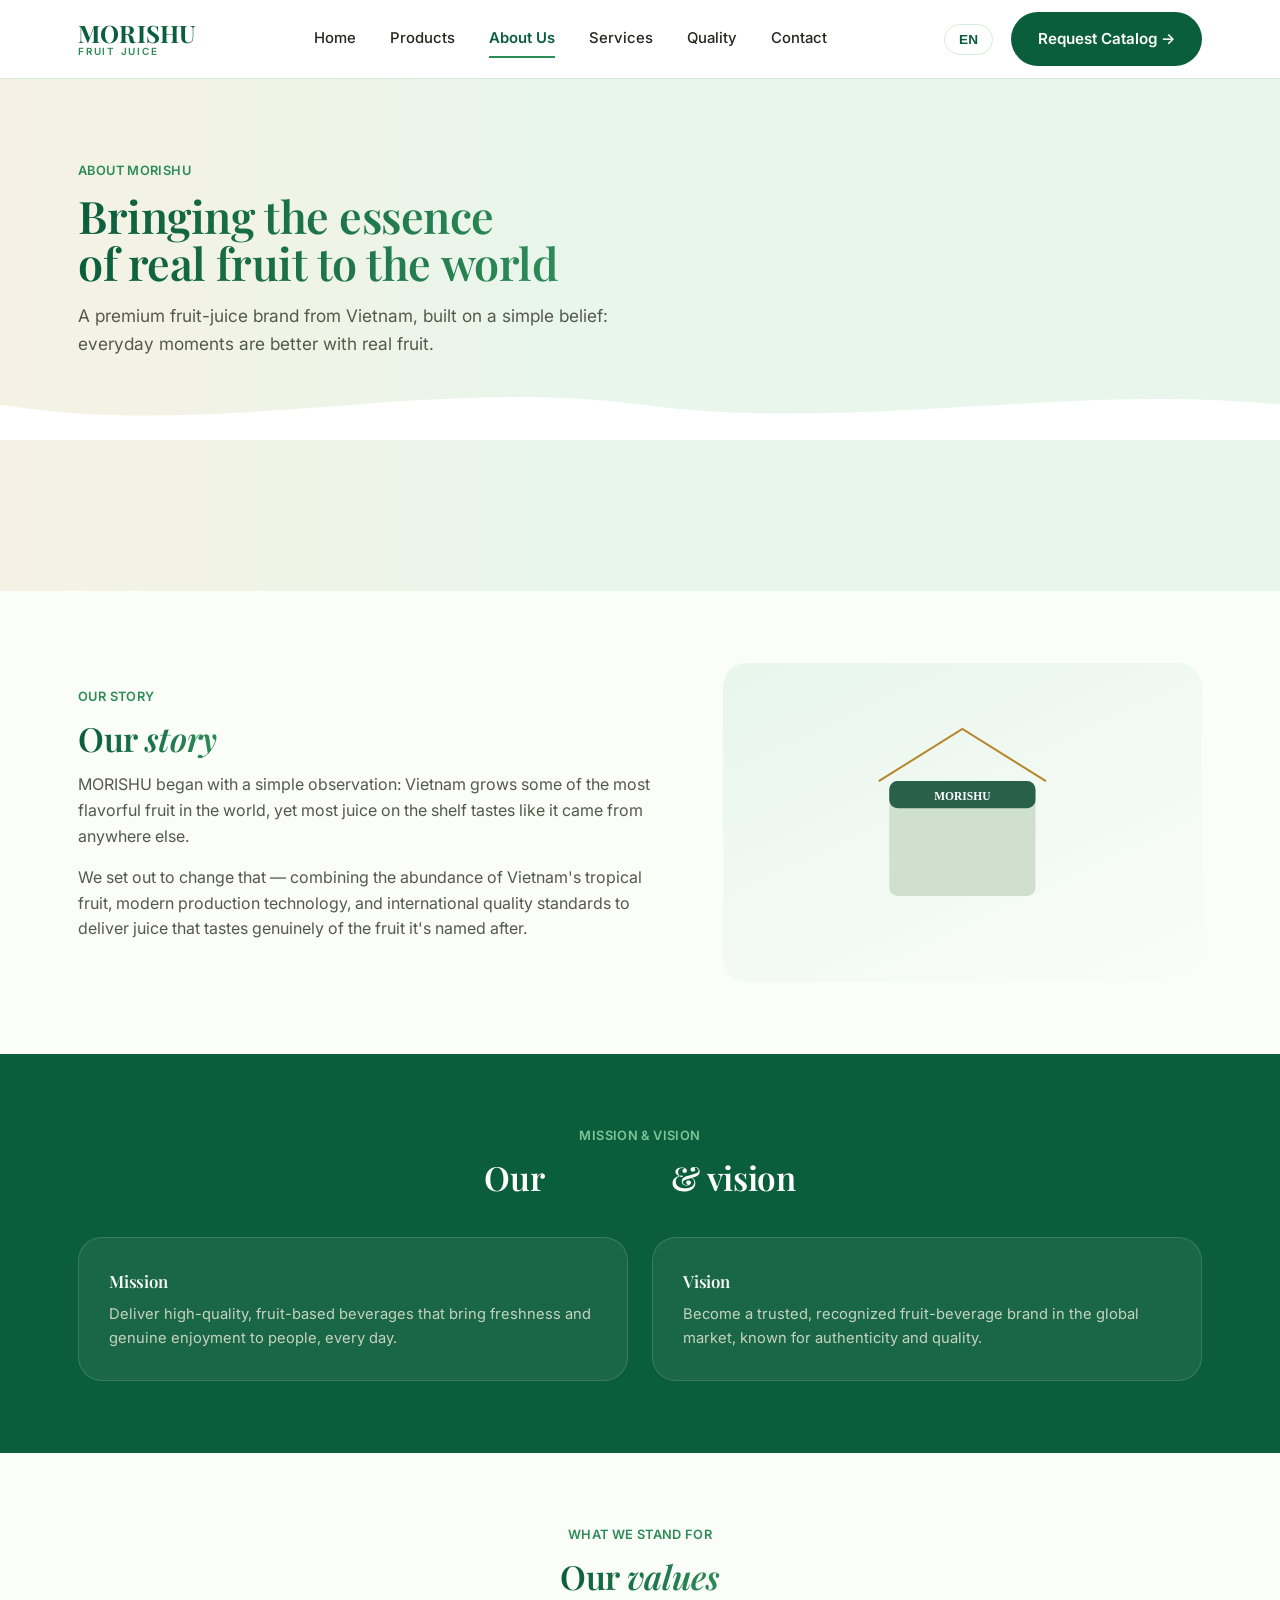
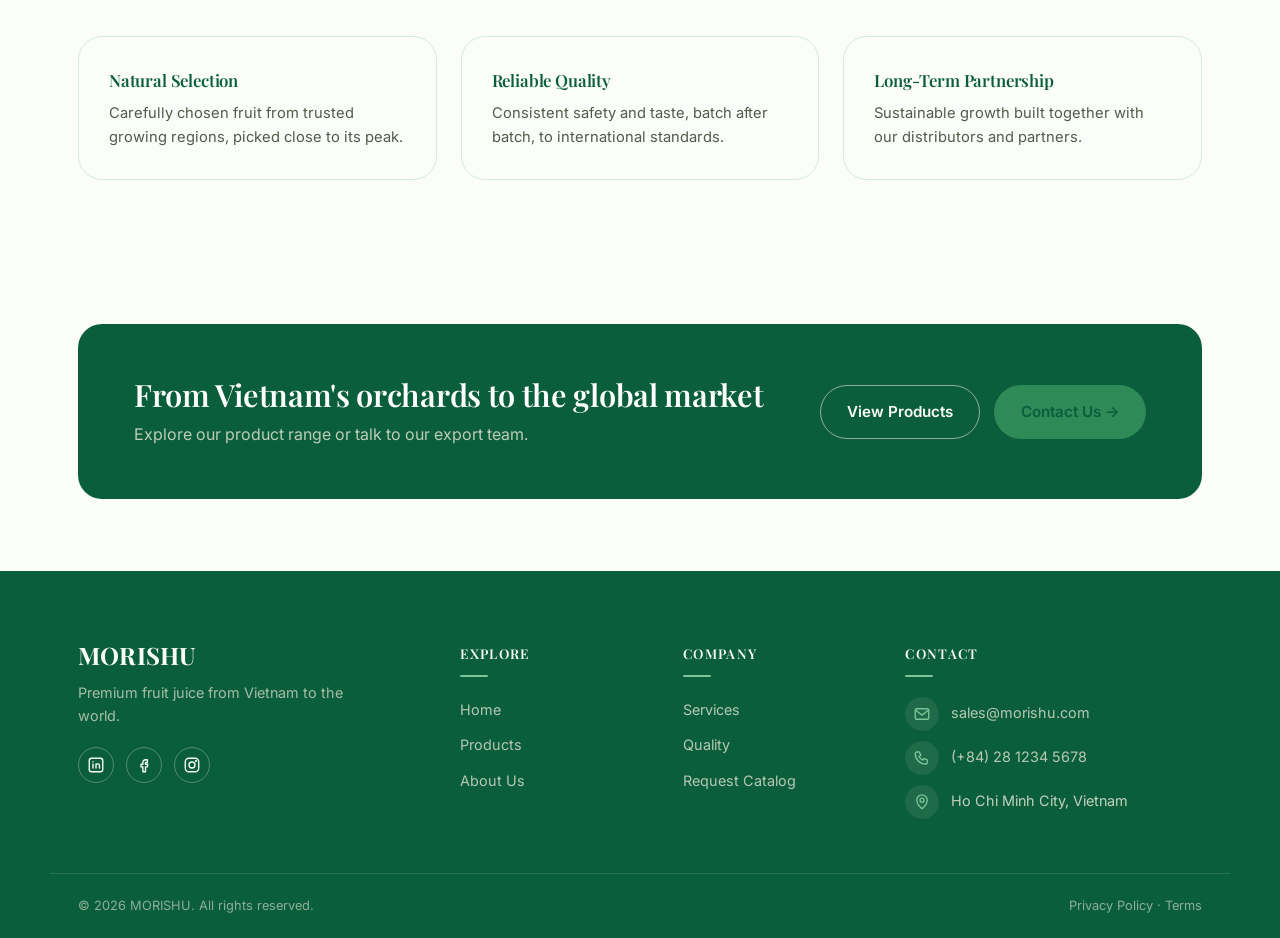
==== commit cb16a2e2: "Evenness pass: consistent spacing, heading line-height, hero wave color Co-Authored-By: Claude Sonne" ====
--- a/about.html
+++ b/about.html
@@ -41,7 +41,7 @@
     <p class="lede" data-en="A premium fruit-juice brand from Vietnam, built on a simple belief: everyday moments are better with real fruit." data-vi="Thương hiệu nước ép trái cây cao cấp từ Việt Nam, xây dựng trên niềm tin giản dị: khoảnh khắc đời thường sẽ tuyệt hơn khi có trái cây thật.">A premium fruit-juice brand from Vietnam, built on a simple belief: everyday moments are better with real fruit.</p>
   </div>
   <svg class="wave" viewBox="0 0 1440 90" preserveAspectRatio="none" style="position:relative; margin-top:40px;">
-    <path d="M0 40 C 240 90 480 0 720 40 C 960 80 1200 10 1440 40 L1440 90 L0 90 Z" fill="#F8F1E2"/>
+    <path d="M0 40 C 240 90 480 0 720 40 C 960 80 1200 10 1440 40 L1440 90 L0 90 Z" fill="#FFFFFF"/>
   </svg>
 </section>
 
@@ -58,7 +58,7 @@
         <svg viewBox="0 0 200 220" fill="none">
           <rect x="30" y="70" width="140" height="110" rx="8" fill="#CFE0CE"/>
           <rect x="30" y="70" width="140" height="26" rx="8" fill="#28604A"/>
-          <text x="100" y="88" text-anchor="middle" font-family="Fraunces, serif" font-size="11" fill="#F8F1E2" font-weight="700">MORISHU</text>
+          <text x="100" y="88" text-anchor="middle" font-family="Fraunces, serif" font-size="11" fill="#FFFFFF" font-weight="700">MORISHU</text>
           <path d="M20 70 L100 20 L180 70" stroke="#B6872E" stroke-width="2" fill="none"/>
         </svg>
       </div>
--- a/css/style.css
+++ b/css/style.css
@@ -568,3 +568,29 @@
 .cert-strip{ max-width:1400px; -webkit-mask-image:linear-gradient(90deg,transparent,#000 9%,#000 91%,transparent); mask-image:linear-gradient(90deg,transparent,#000 9%,#000 91%,transparent); }
 @media (max-width:900px){ .story, .mfg-split{ grid-template-columns:1fr; } .mfg-split .mfg-media{ order:0; } .section, .feat-section{ padding-top:56px; padding-bottom:56px; } }
 @media (max-width:900px){ .cta-photo::before{ background:linear-gradient(180deg, rgba(11,94,60,.96) 0%, rgba(11,94,60,.88) 55%, rgba(11,94,60,.55) 100%) !important; } }
+
+/* ---- gradient headings (brand: Forest Green -> Leaf Green) ---- */
+h1, h2{
+  width:fit-content; max-width:100%;
+  background:linear-gradient(90deg,#0B5E3C 0%,#2E8B57 100%);
+  -webkit-background-clip:text; background-clip:text;
+  -webkit-text-fill-color:transparent; color:transparent;
+}
+h1 em, h2 em{ color:transparent; -webkit-text-fill-color:transparent; font-style:italic; }
+.center h1, .center h2, .section-head.center h2, .cert-title{ margin-left:auto; margin-right:auto; }
+.cta-banner h2, .section-dark h2, .site-footer h2{
+  background:none; -webkit-text-fill-color:currentColor; color:#fff;
+}
+.cta-banner h2 em{ -webkit-text-fill-color:currentColor; color:#fff; }
+.cert-title{ background:linear-gradient(90deg,#0B5E3C 0%,#2E8B57 100%); -webkit-background-clip:text; background-clip:text; }
+
+/* ---- evenness pass ---- */
+h1, h2{ line-height:1.22; }
+.section, .feat-section{ padding-top:72px; padding-bottom:72px; }
+.section-head{ margin-bottom:40px; }
+.story h2, .mfg-split h2{ margin-bottom:14px; }
+.eyebrow{ margin-bottom:10px; }
+.feature-trio{ gap:24px; }
+.hero + .section{ padding-top:72px; }
+.cta-photo{ max-width:none; }
+@media (max-width:900px){ .section, .feat-section{ padding-top:52px; padding-bottom:52px; } }
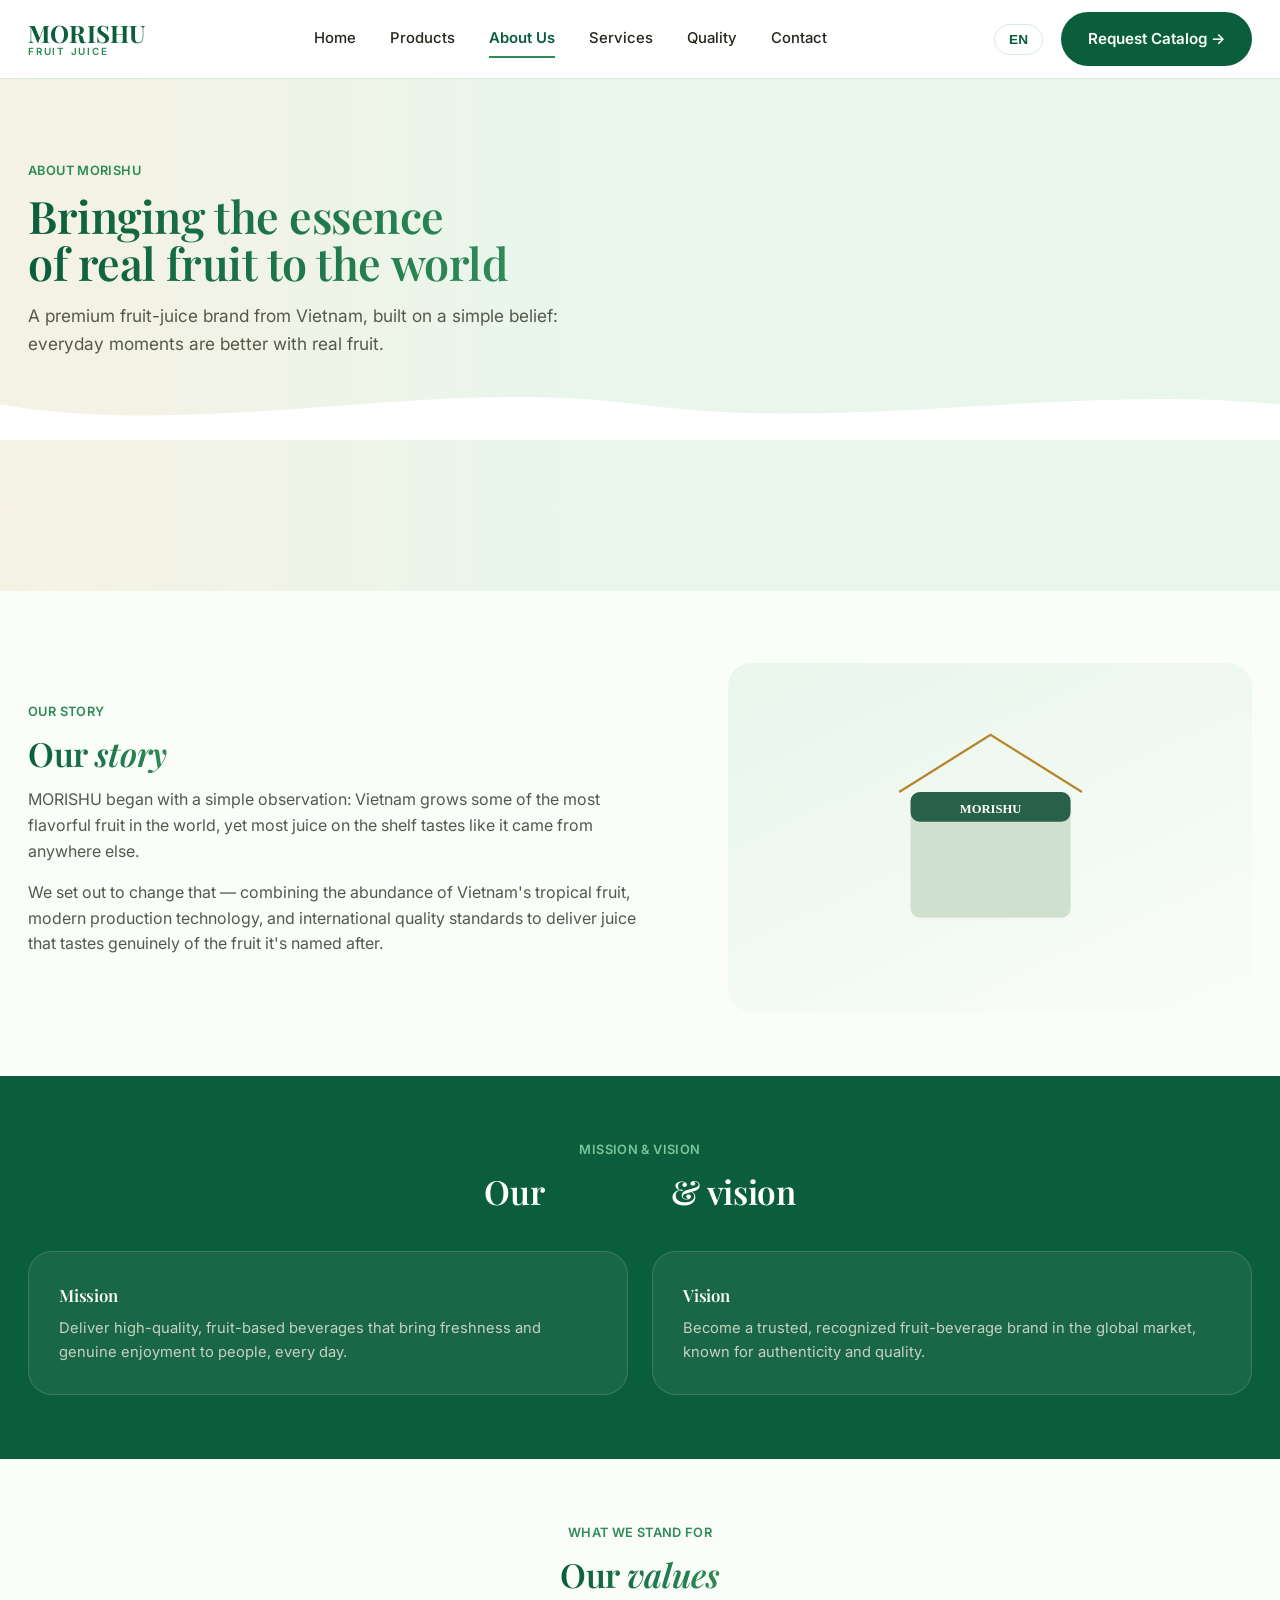
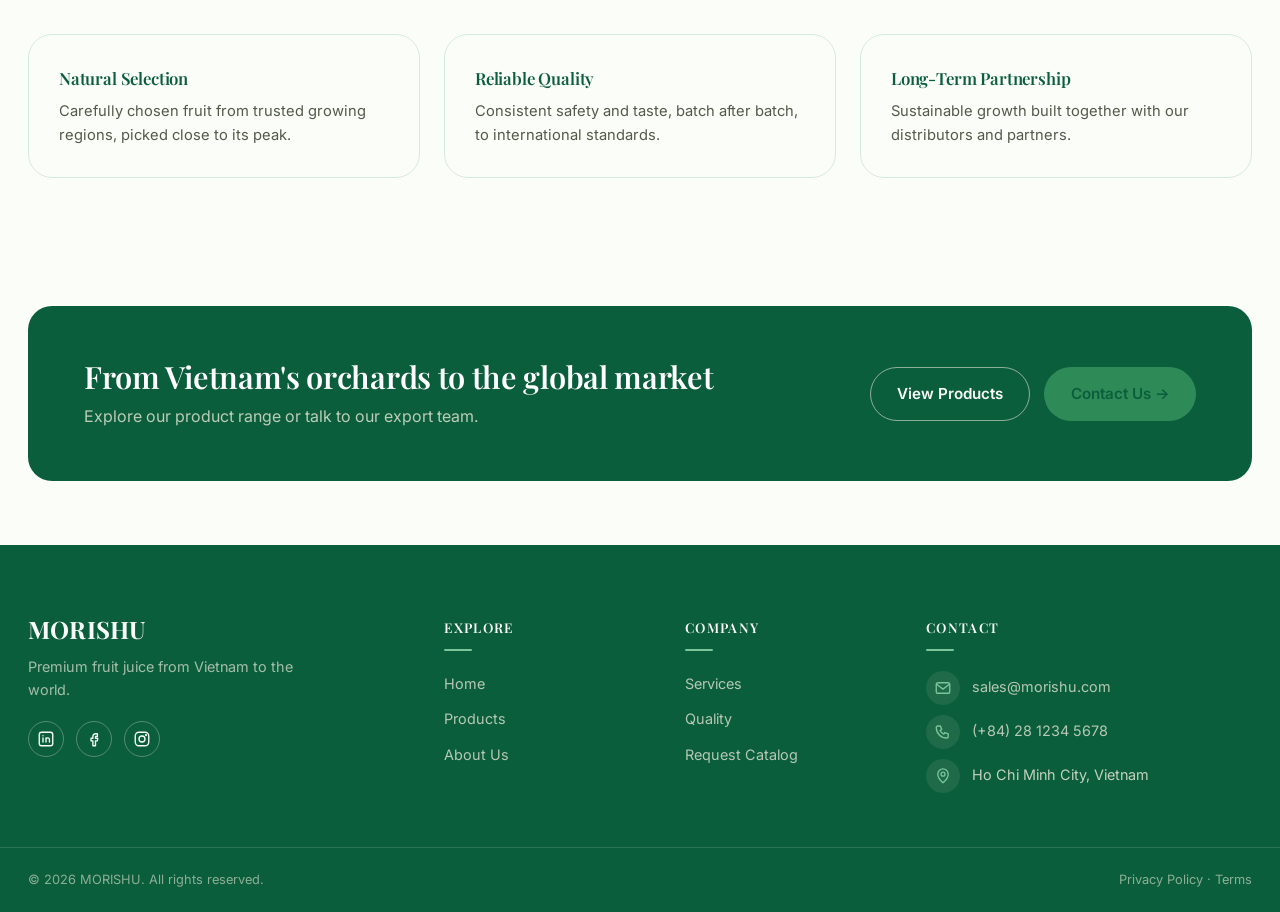
==== commit d4f2916e: "Wider container (1320), tighter spacing, logo subtitle no longer translates Co-Authored-By: Claude S" ====
--- a/about.html
+++ b/about.html
@@ -16,7 +16,7 @@
   <div class="container">
     <a href="index.html" class="logo">
       <span class="mark">MORISHU</span>
-      <span class="sub" data-en="FRUIT JUICE" data-vi="NƯỚC ÉP TRÁI CÂY">FRUIT JUICE</span>
+      <span class="sub">FRUIT JUICE</span>
     </a>
     <nav class="main-nav">
       <a href="index.html" data-en="Home" data-vi="Trang chủ">Home</a>
--- a/css/style.css
+++ b/css/style.css
@@ -22,7 +22,7 @@
   --font-display: "Playfair Display", "Noto Serif", Georgia, serif;
   --font-body:    "Inter", "Noto Sans", -apple-system, BlinkMacSystemFont, sans-serif;
 
-  --maxw: 1180px;
+  --maxw: 1320px;
   --radius: 10px;
   --shadow-soft: 0 12px 28px -16px rgba(18,51,42,0.28);
   --ease: cubic-bezier(.22,.8,.32,1);
@@ -594,3 +594,26 @@
 .hero + .section{ padding-top:72px; }
 .cta-photo{ max-width:none; }
 @media (max-width:900px){ .section, .feat-section{ padding-top:52px; padding-bottom:52px; } }
+
+/* ---- only hero + footer are full-bleed; everything else sits in the same boxed width ---- */
+.feat-section{ background:#fff; padding-top:72px; padding-bottom:72px; overflow:visible; }
+.feat-section > .container{ position:relative; padding-top:56px; padding-bottom:56px; }
+.feat-bg{ inset:auto; top:0; bottom:0; left:50%; transform:translateX(-50%); width:min(var(--maxw), 100%); max-width:calc(100% - 56px); height:100%; border-radius:24px; z-index:0; }
+.feat-section{ position:relative; }
+.feat-section .container{ z-index:1; }
+.feat-grid{ padding:0 36px; }
+.feat-section .section-head{ padding:0 24px; }
+.cert-section{ background:#fff; padding:72px 0; overflow:visible; }
+.cert-box{ background:#E8F6EC; border-radius:24px; overflow:hidden; padding-top:clamp(32px,4vw,52px); }
+.cert-strip{ max-width:100%; width:100%; margin-top:clamp(8px,2vw,24px); -webkit-mask-image:none; mask-image:none; }
+@media (max-width:900px){ .feat-grid{ padding:0 12px; } .feat-section{ padding-top:52px; padding-bottom:52px; } .cert-section{ padding:52px 0; } }
+.feat-bg{ top:72px; bottom:auto; height:calc(100% - 144px); }
+@media (max-width:900px){ .feat-bg{ top:52px; height:calc(100% - 104px); } }
+.feat-bg{ width:min(calc(var(--maxw) - 56px), calc(100% - 56px)); max-width:none; }
+.sec-ivory{ background:#fff; }
+html,body{ overflow-x:clip; }
+
+.section, .feat-section{ padding-top:64px; padding-bottom:64px; }
+.cert-section{ padding:64px 0; }
+.feat-bg{ top:64px; height:calc(100% - 128px); }
+@media (max-width:900px){ .feat-bg{ top:52px; height:calc(100% - 104px); } }
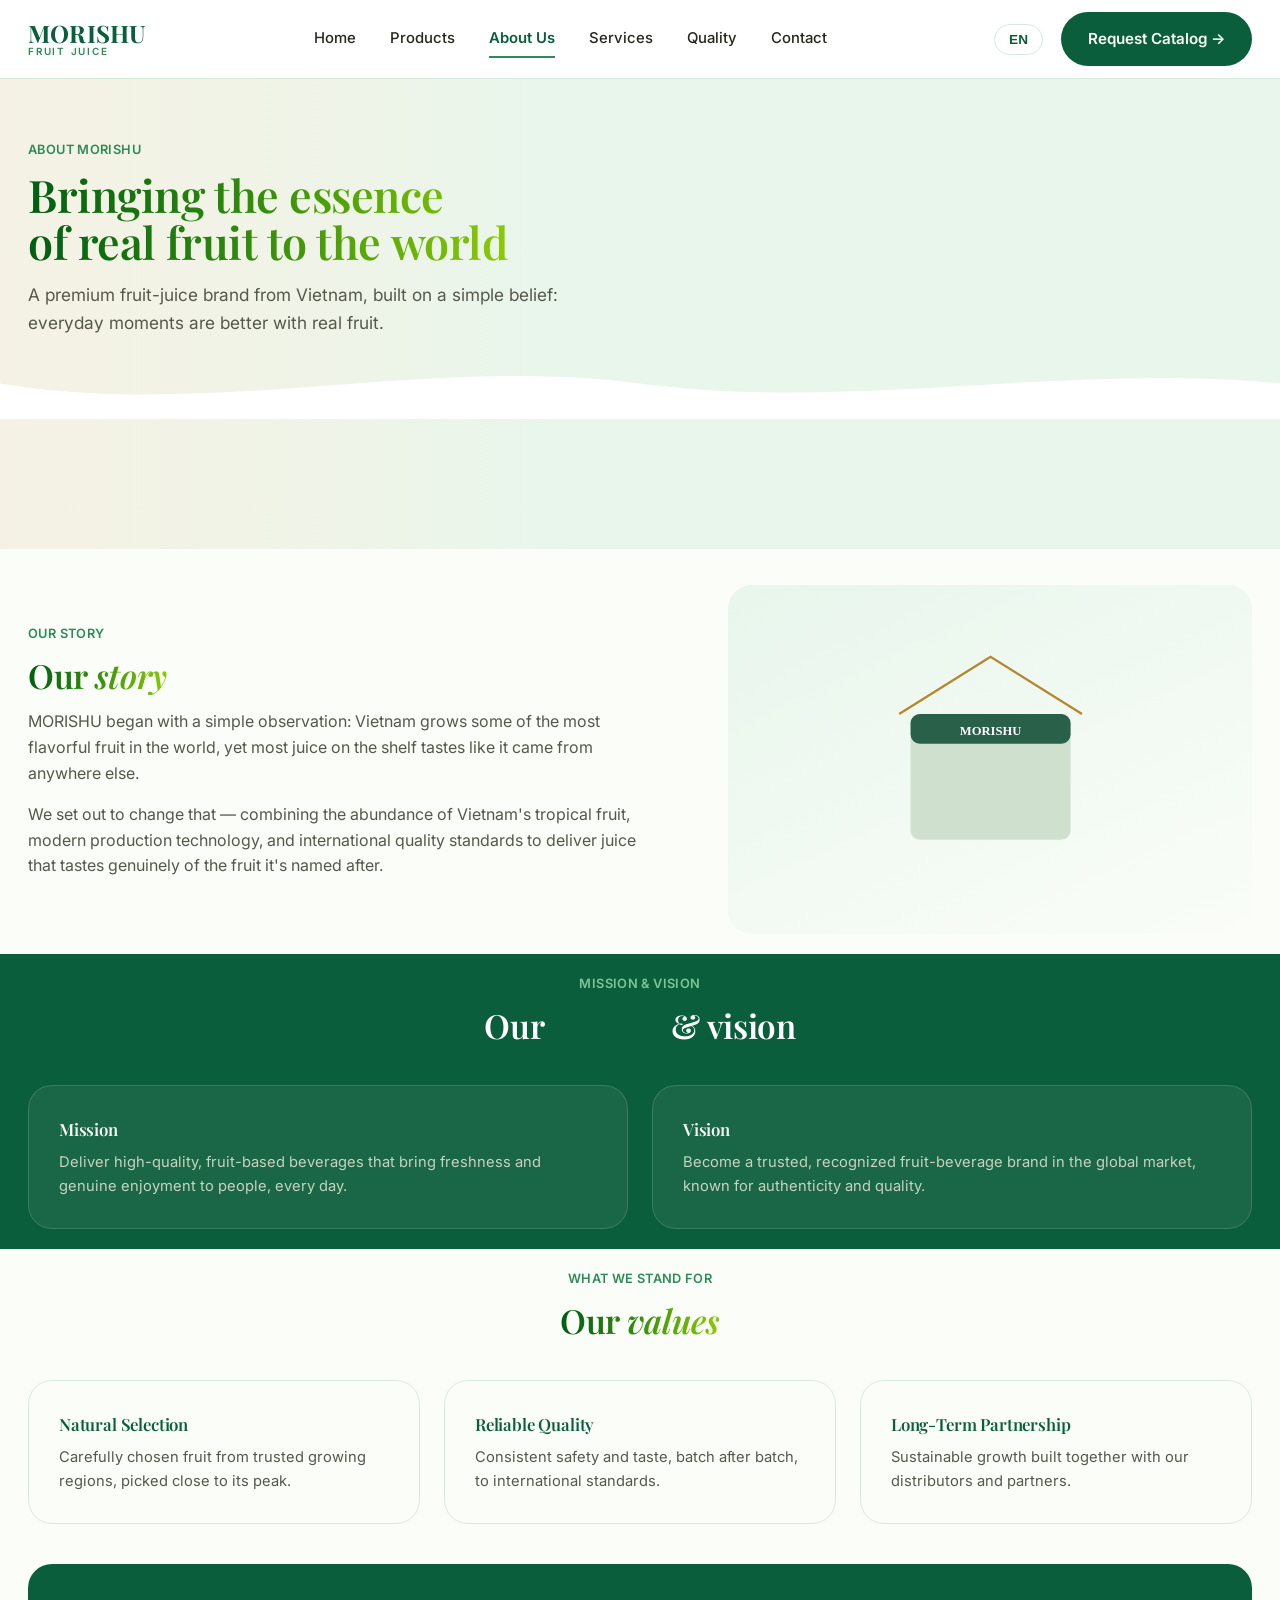
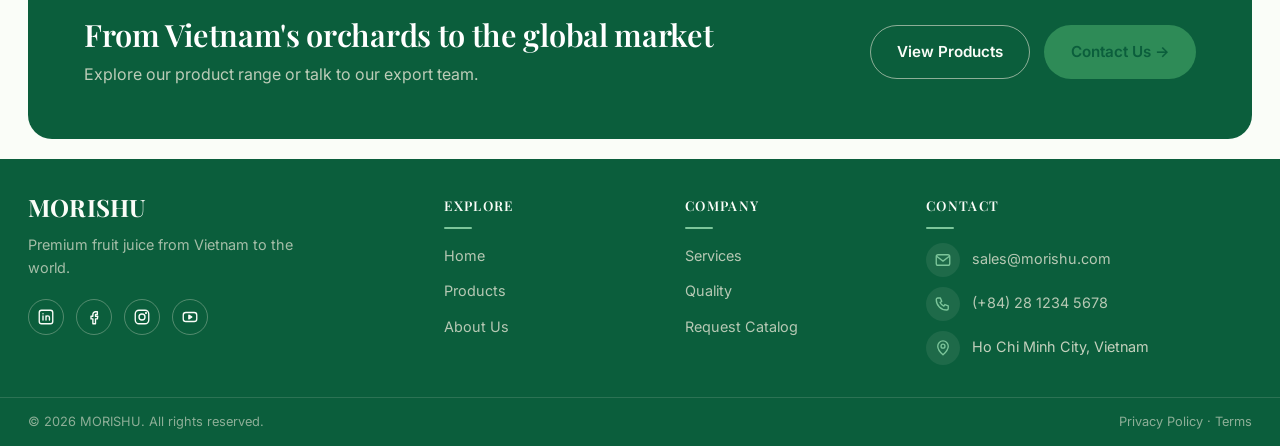
==== commit e98725ad: "Compact even homepage layout per mockup: hero trio, story stats, inline mfg features, cert bar, comp" ====
--- a/about.html
+++ b/about.html
@@ -132,6 +132,7 @@
         <a href="#" aria-label="LinkedIn"><svg viewBox="0 0 24 24" width="18" height="18" fill="none" stroke="currentColor" stroke-width="1.8" stroke-linecap="round" stroke-linejoin="round" aria-hidden="true"><rect x="3" y="3" width="18" height="18" rx="3"/><path d="M8 10.5V16M8 7.6v.1M12 16v-3.2a2.3 2.3 0 0 1 4.600 0V16M12 10.500V16"/></svg></a>
         <a href="#" aria-label="Facebook"><svg viewBox="0 0 24 24" width="18" height="18" fill="none" stroke="currentColor" stroke-width="1.8" stroke-linecap="round" stroke-linejoin="round" aria-hidden="true"><path d="M14 8.5h2.5V5H14a3.5 3.5 0 0 0-3.500 3.500V11H8v3.500h2.500V21H14v-6.500h2.500L17 11h-3V8.800c0-.2.1-.3.300-.3z"/></svg></a>
         <a href="#" aria-label="Instagram"><svg viewBox="0 0 24 24" width="18" height="18" fill="none" stroke="currentColor" stroke-width="1.8" stroke-linecap="round" stroke-linejoin="round" aria-hidden="true"><rect x="3" y="3" width="18" height="18" rx="5"/><circle cx="12" cy="12" r="4"/><circle cx="17.300" cy="6.700" r=".6" fill="currentColor"/></svg></a>
+        <a href="#" aria-label="YouTube"><svg viewBox="0 0 24 24" width="18" height="18" fill="none" stroke="currentColor" stroke-width="1.8" stroke-linecap="round" stroke-linejoin="round" aria-hidden="true"><rect x="3" y="6" width="18" height="12" rx="3.500"/><path d="m10.500 9.500 4 2.500-4 2.500z" fill="currentColor"/></svg></a>
       </div>
     </div>
     <div>
--- a/css/style.css
+++ b/css/style.css
@@ -572,7 +572,7 @@
 /* ---- gradient headings (brand: Forest Green -> Leaf Green) ---- */
 h1, h2{
   width:fit-content; max-width:100%;
-  background:linear-gradient(90deg,#0B5E3C 0%,#2E8B57 100%);
+  background:linear-gradient(90deg,#015E12 0%,#2F8A0C 45%,#8CCB04 100%);
   -webkit-background-clip:text; background-clip:text;
   -webkit-text-fill-color:transparent; color:transparent;
 }
@@ -582,7 +582,7 @@
   background:none; -webkit-text-fill-color:currentColor; color:#fff;
 }
 .cta-banner h2 em{ -webkit-text-fill-color:currentColor; color:#fff; }
-.cert-title{ background:linear-gradient(90deg,#0B5E3C 0%,#2E8B57 100%); -webkit-background-clip:text; background-clip:text; }
+.cert-title{ background:linear-gradient(90deg,#015E12 0%,#2F8A0C 45%,#8CCB04 100%); -webkit-background-clip:text; background-clip:text; }
 
 /* ---- evenness pass ---- */
 h1, h2{ line-height:1.22; }
@@ -617,3 +617,93 @@
 .cert-section{ padding:64px 0; }
 .feat-bg{ top:64px; height:calc(100% - 128px); }
 @media (max-width:900px){ .feat-bg{ top:52px; height:calc(100% - 104px); } }
+
+/* ---- certifications: real badges ---- */
+.cert-box{ background:#E8F6EC url(../images/cert-waves.webp) center bottom / 100% auto no-repeat; padding-bottom:clamp(60px,9vw,120px); }
+.cert-list{ display:flex; justify-content:center; align-items:flex-start; gap:clamp(20px,5vw,72px); flex-wrap:wrap; margin:clamp(24px,3vw,40px) 0 0; padding:0 24px; list-style:none; }
+.cert-list li{ display:flex; flex-direction:column; align-items:center; gap:14px; width:clamp(120px,17vw,190px); }
+.cert-list img{ width:100%; height:auto; aspect-ratio:1/1; object-fit:contain; }
+.cert-list span{ font-family:var(--font-body); font-weight:700; font-size:clamp(.85rem,1.2vw,1rem); color:#0B5E3C; letter-spacing:.04em; text-align:center; }
+@media (max-width:600px){ .cert-list{ gap:22px 16px; } .cert-list li{ width:calc(50% - 16px); max-width:150px; } }
+.cert-box{ background:#E8F6EC; position:relative; }
+.cert-box::after{ content:""; position:absolute; left:0; right:0; bottom:0; height:clamp(70px,9vw,125px); background:url(../images/cert-waves.webp) center bottom / 100% 100% no-repeat; -webkit-mask-image:linear-gradient(180deg,transparent 0%,#000 55%); mask-image:linear-gradient(180deg,transparent 0%,#000 55%); pointer-events:none; }
+
+
+/* =====================================================
+   COMPACT, EVEN LAYOUT (per user mockup)
+   ===================================================== */
+.section, .feat-section{ padding-top:20px; padding-bottom:20px; }
+.cert-section{ padding:20px 0; }
+.cta-sec{ padding:20px 0 44px; }
+.feat-section > .container{ padding-top:36px; padding-bottom:36px; }
+.feat-bg{ top:20px; height:calc(100% - 40px); }
+.feat-section .section-head{ margin-bottom:24px; }
+.feat-grid{ gap:18px; }
+.hero + .section{ padding-top:36px; }
+
+/* hero */
+.hero{ height:clamp(470px,33vw,640px); }
+.hero-grid > div{ max-width:min(520px,40vw); }
+.hero-lede{ color:var(--ink); font-size:clamp(.95rem,1.15vw,1.1rem); margin:0 0 22px; max-width:34ch; }
+.hero-trio{ display:flex; gap:0; margin:26px 0 0; list-style:none; padding:0; }
+.hero-trio li{ display:flex; align-items:center; gap:10px; padding:0 22px; border-left:1px solid rgba(11,94,60,.25); font-size:.8rem; font-weight:600; color:var(--green-900); line-height:1.25; max-width:150px; }
+.hero-trio li:first-child{ padding-left:0; border-left:0; }
+.hero-trio svg{ flex:0 0 auto; color:#2E8B57; }
+
+/* story + manufacturing (photo | text | stats) */
+.story2{ display:grid; grid-template-columns:1.3fr 1fr .5fr; gap:40px; align-items:center; }
+.mfg2{ grid-template-columns:1.3fr 1.2fr; }
+.story2 .story-photo{ aspect-ratio:2.05/1; border-radius:24px; overflow:hidden; }
+.story2 .story-photo img{ width:100%; height:100%; object-fit:cover; }
+.story2 .eyebrow{ display:flex; align-items:center; gap:8px; margin-bottom:8px; }
+.story2 h2{ font-size:clamp(1.6rem,2.4vw,2.2rem); margin-bottom:10px; }
+.story2 p{ font-size:.95rem; margin-bottom:16px; max-width:46ch; }
+.story-stats{ list-style:none; margin:0; padding:0 0 0 32px; border-left:1px solid #D6EADD; display:flex; flex-direction:column; gap:22px; }
+.story-stats li{ display:flex; align-items:center; gap:14px; }
+.story-stats svg{ color:#2E8B57; flex:0 0 auto; }
+.story-stats b{ display:block; font-size:1rem; color:var(--green-900); line-height:1.2; }
+.story-stats span{ font-size:.9rem; color:var(--ink-soft); }
+.mfg-feats{ display:flex; list-style:none; margin:6px 0 0; padding:0; }
+.mfg-feats li{ display:flex; align-items:center; gap:10px; padding:0 22px; border-left:1px solid #D6EADD; font-size:.85rem; font-weight:600; color:var(--green-900); line-height:1.25; }
+.mfg-feats li:first-child{ padding-left:0; border-left:0; }
+.mfg-feats svg{ color:#2E8B57; flex:0 0 auto; }
+
+/* certifications bar */
+.cert-bar{ display:grid; grid-template-columns:auto 1fr; align-items:center; gap:36px; padding:22px 40px; }
+.cert-bar::after{ display:none; }
+.cert-head .eyebrow{ margin-bottom:6px; }
+.cert-bar .cert-title{ margin:0; text-align:left; letter-spacing:0; text-transform:none; font-family:var(--font-display); font-weight:700; font-size:clamp(1.3rem,2vw,1.8rem); line-height:1.2; }
+.cert-bar .cert-list{ margin:0; padding:0 0 0 36px; border-left:1px solid #C5E3CF; justify-content:space-around; flex-wrap:nowrap; gap:12px; }
+.cert-bar .cert-list li{ width:auto; flex:1 1 0; gap:8px; }
+.cert-bar .cert-list img{ width:clamp(64px,6.5vw,92px); }
+.cert-bar .cert-list span{ font-size:.78rem; }
+
+/* CTA compact banner */
+.cta-photo{ flex-direction:row; align-items:center; justify-content:space-between; height:clamp(170px,15vw,230px); min-height:0; padding:0 clamp(28px,4vw,56px); gap:24px; }
+.cta-photo > div{ max-width:520px; }
+.cta-photo h2{ font-size:clamp(1.3rem,2vw,1.8rem); margin-bottom:6px; }
+.cta-photo p{ font-size:.92rem; }
+.cta-photo .btn-primary{ position:relative; z-index:2; background:#fff; color:var(--green-900); flex:0 0 auto; }
+
+/* footer compact */
+.footer-inner{ padding-top:36px; padding-bottom:22px; }
+.footer-bottom{ padding-top:14px; padding-bottom:14px; }
+.site-footer h4{ margin-bottom:14px; }
+.footer-contact li{ margin-bottom:10px; }
+
+@media (max-width:1000px){
+  .story2, .mfg2{ grid-template-columns:1fr; gap:22px; }
+  .story-stats{ flex-direction:row; border-left:0; padding:18px 0 0; border-top:1px solid #D6EADD; flex-wrap:wrap; gap:18px 28px; }
+  .cert-bar{ grid-template-columns:1fr; gap:18px; padding:24px; }
+  .cert-bar .cert-list{ border-left:0; padding:0; flex-wrap:wrap; }
+  .hero-grid > div{ max-width:none; }
+}
+@media (max-width:700px){
+  .hero-trio{ flex-wrap:wrap; gap:12px 0; }
+  .mfg-feats{ flex-direction:column; gap:12px; } .mfg-feats li{ border-left:0; padding:0; }
+  .cta-photo{ flex-direction:column; align-items:flex-start; height:auto; padding:32px 24px; }
+  .cert-bar .cert-list li{ flex:0 0 calc(50% - 12px); }
+}
+
+.mfg2 .story-photo img{ object-position:center 35%; }
+.cta-photo .cta-bg{ object-position:right center; }
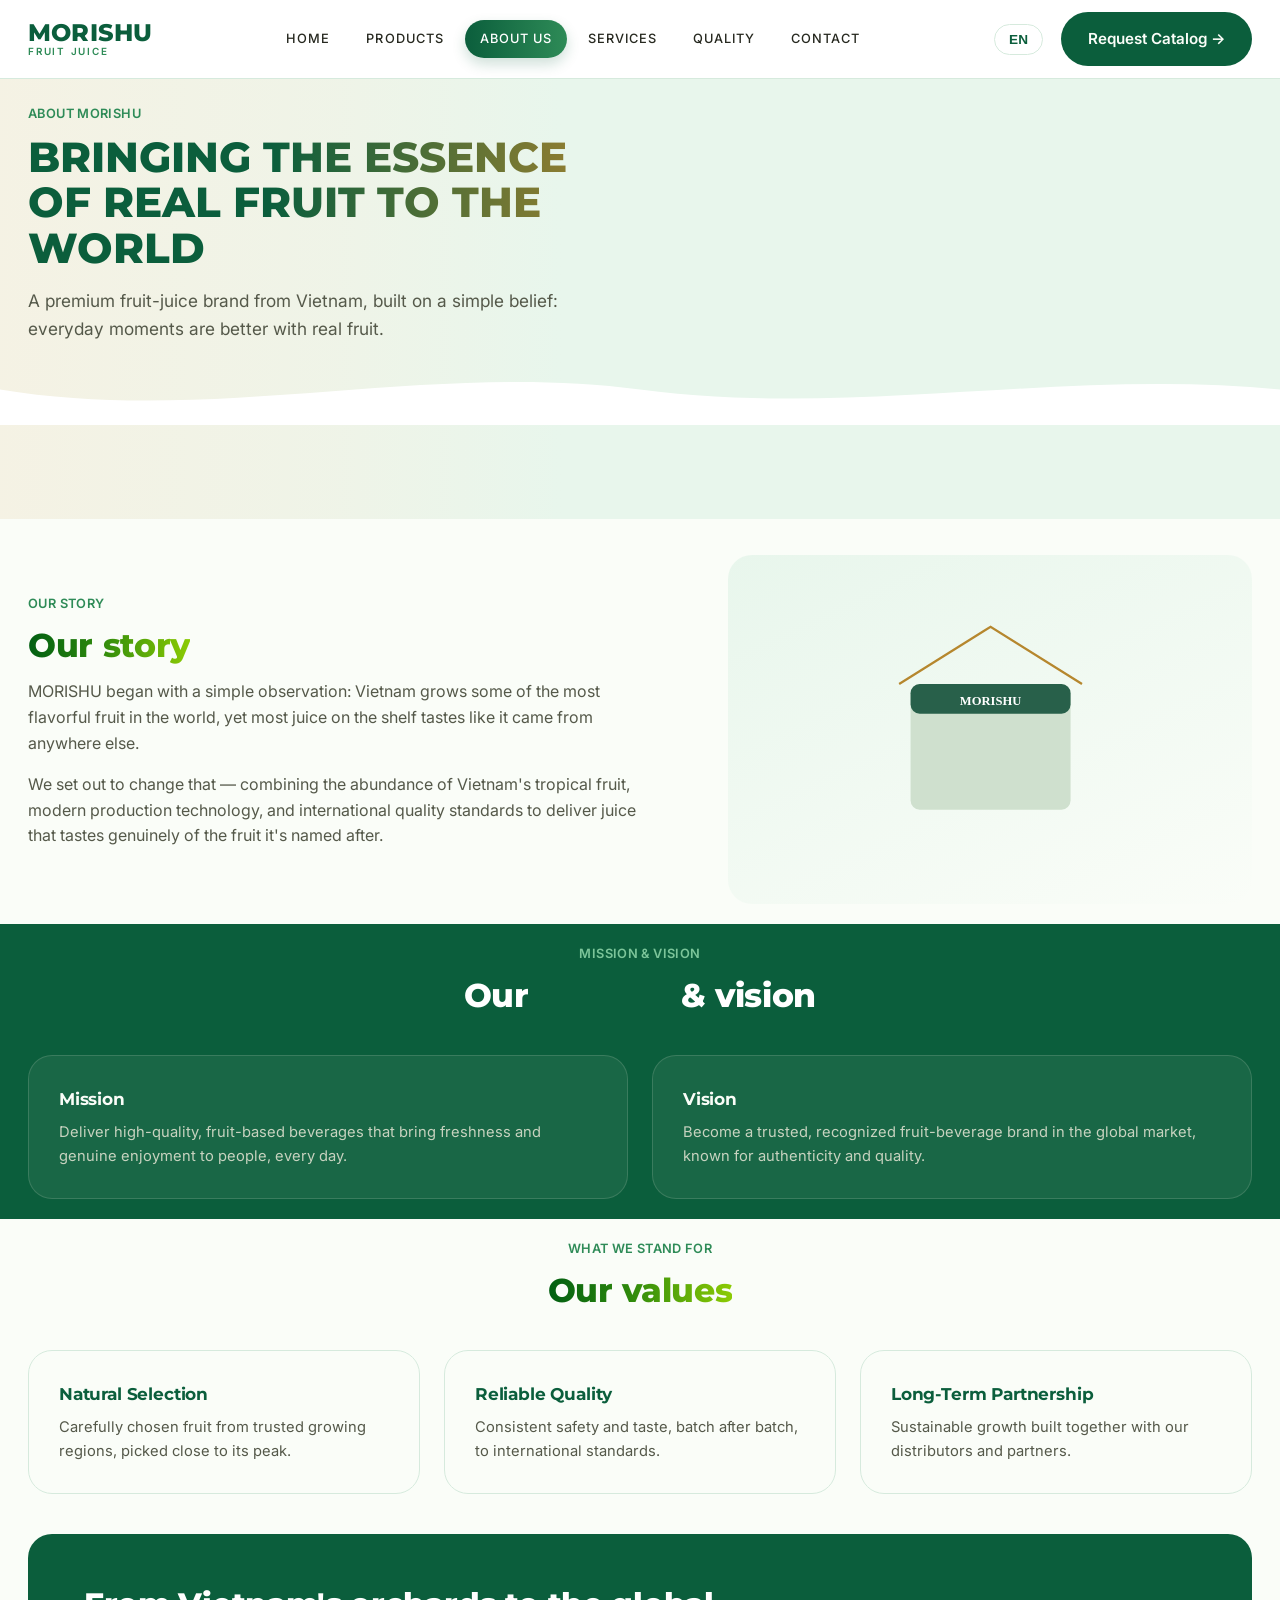
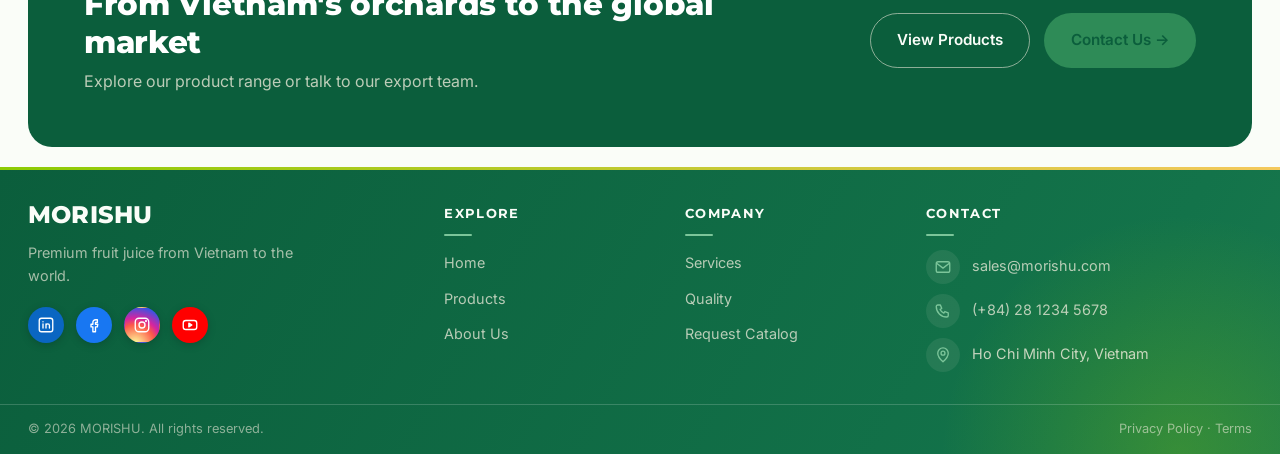
==== commit 492ac3b8: "Typography: Montserrat 800/700 headings, Inter 400 body, Inter 500 nav; tighter product cards Co-Aut" ====
--- a/about.html
+++ b/about.html
@@ -7,7 +7,7 @@
 <meta name="description" content="MORISHU is a premium fruit juice brand from Vietnam, built on a simple belief: everyday moments are better with real fruit.">
 <link rel="preconnect" href="https://fonts.googleapis.com">
 <link rel="preconnect" href="https://fonts.gstatic.com" crossorigin>
-<link href="https://fonts.googleapis.com/css2?family=Playfair+Display:ital,wght@0,500;0,600;0,700;1,500;1,600&family=Inter:wght@400;500;600;700&display=swap" rel="stylesheet">
+<link href="https://fonts.googleapis.com/css2?family=Montserrat:ital,wght@0,700;0,800;1,700;1,800&family=Inter:wght@400;500;600;700&display=swap" rel="stylesheet">
 <link rel="stylesheet" href="css/style.css">
 </head>
 <body>
--- a/css/style.css
+++ b/css/style.css
@@ -19,7 +19,7 @@
   --ink-soft:     #55594A;
   --white:        #FFFFFF;
 
-  --font-display: "Playfair Display", "Noto Serif", Georgia, serif;
+  --font-display: "Montserrat", "Inter", -apple-system, BlinkMacSystemFont, sans-serif;
   --font-body:    "Inter", "Noto Sans", -apple-system, BlinkMacSystemFont, sans-serif;
 
   --maxw: 1320px;
@@ -651,7 +651,7 @@
 .hero-trio svg{ flex:0 0 auto; color:#2E8B57; }
 
 /* story + manufacturing (photo | text | stats) */
-.story2{ display:grid; grid-template-columns:1.3fr 1fr .5fr; gap:40px; align-items:center; }
+.story2{ display:grid; grid-template-columns:1.3fr 1fr; gap:40px; align-items:center; }
 .mfg2{ grid-template-columns:1.3fr 1.2fr; }
 .story2 .story-photo{ aspect-ratio:2.05/1; border-radius:24px; overflow:hidden; }
 .story2 .story-photo img{ width:100%; height:100%; object-fit:cover; }
@@ -707,3 +707,195 @@
 
 .mfg2 .story-photo img{ object-position:center 35%; }
 .cta-photo .cta-bg{ object-position:right center; }
+
+
+/* ---- wider certifications + CTA (per mockup) ---- */
+.cert-bar{ display:block; padding:clamp(28px,3vw,44px) 40px clamp(32px,3.5vw,48px); text-align:center; }
+.cert-bar .cert-title{ display:block; margin:0 auto; text-align:center; text-transform:uppercase; letter-spacing:.28em; font-family:var(--font-body); font-weight:800; font-size:clamp(1.05rem,1.9vw,1.6rem); }
+.cert-bar .cert-list{ border:0; padding:0; margin:clamp(20px,2.5vw,34px) auto 0; max-width:1100px; justify-content:space-between; gap:20px; }
+.cert-bar .cert-list li{ gap:12px; }
+.cert-bar .cert-list img{ width:clamp(84px,9.5vw,132px); }
+.cert-bar .cert-list span{ font-size:clamp(.8rem,1vw,.95rem); }
+.cta-sec{ padding:20px 0 44px; }
+.cta-photo{ height:clamp(250px,22vw,340px); padding:0 clamp(32px,5vw,72px); flex-direction:column; align-items:flex-start; justify-content:center; gap:22px; }
+.cta-photo > div{ max-width:560px; }
+.cta-photo h2{ font-size:clamp(1.8rem,3.1vw,2.9rem); text-transform:uppercase; line-height:1.12; color:#F4C95D; -webkit-text-fill-color:#F4C95D; margin-bottom:10px; }
+.cta-photo p{ font-size:clamp(.95rem,1.15vw,1.1rem); color:rgba(255,255,255,.9); }
+.cta-photo .cta-actions{ display:flex; gap:14px; flex-wrap:wrap; }
+.cta-photo .cta-actions .btn-primary{ background:#fff; color:var(--green-900); }
+@media (max-width:700px){ .cert-bar{ padding:26px 18px 30px; } .cert-bar .cert-list{ justify-content:center; } .cert-bar .cert-list li{ flex:0 0 calc(50% - 12px); } .cta-photo{ height:auto; padding:34px 24px; } }
+
+/* ---- CTA: show the whole photo, no cropping ---- */
+.cta-photo{ height:auto !important; aspect-ratio:2048/768; }
+.cta-photo .cta-bg{ object-fit:fill; object-position:center; }
+@media (max-width:900px){
+  .cta-photo{ aspect-ratio:auto; padding:0 !important; justify-content:flex-start; gap:0; background:linear-gradient(135deg,#0B5E3C,#2E8B57); overflow:hidden; }
+  .cta-photo .cta-bg{ position:static; inset:auto; width:100%; height:auto; aspect-ratio:2048/768; object-fit:cover; order:-1; }
+  .cta-photo::before{ display:none !important; }
+  .cta-photo > div, .cta-photo .cta-actions{ position:relative; z-index:2; margin:0 24px; }
+  .cta-photo > div{ margin-top:22px; max-width:none; }
+  .cta-photo .cta-actions{ margin-bottom:26px; margin-top:16px; }
+}
+
+
+/* ---- hero text per mockup ---- */
+.hero-grid > div{ max-width:min(640px,48vw); }
+.hero-jp{ font-family:"Noto Serif JP","Hiragino Mincho ProN","Yu Mincho",serif; font-weight:600; font-size:clamp(1rem,1.5vw,1.4rem); line-height:1.5; color:var(--green-900); margin-bottom:14px; letter-spacing:.06em; }
+.hero h1{ text-transform:uppercase; font-weight:700; letter-spacing:.005em; font-size:clamp(1.65rem,3.6vw,3.4rem); line-height:1.08; margin-bottom:16px;
+  background:linear-gradient(90deg,#0B5E3C 0%,#0B5E3C 38%,#B6872E 100%); -webkit-background-clip:text; background-clip:text; -webkit-text-fill-color:transparent; color:transparent; }
+.hero h1 em{ font-style:normal; }
+.hero-meta2{ font-family:var(--font-body); font-weight:700; font-size:clamp(.95rem,1.2vw,1.1rem); color:var(--green-900); margin:0 0 22px; max-width:none; }
+.hero{ height:clamp(440px,31vw,600px); }
+@media (max-width:900px){ .hero-grid > div{ max-width:none; } .hero{ height:auto !important; } }
+
+/* ---- featured products carousel ---- */
+.feat-carousel{ position:relative; padding:0 36px; }
+.feat-viewport{ overflow:hidden; padding:10px 0 22px; margin:-10px 0 -22px; }
+.feat-carousel .feat-grid{ display:flex; gap:18px; padding:0; grid-template-columns:none; will-change:transform; }
+.feat-carousel .feat-card{ flex:0 0 auto; }
+.feat-arrow{ position:absolute; top:34%; z-index:3; width:44px; height:44px; border-radius:50%; border:1px solid rgba(255,255,255,.9); background:rgba(255,255,255,.92); color:var(--green-900); font-size:1.2rem; line-height:1; cursor:pointer; box-shadow:0 8px 20px rgba(18,51,42,.18); transition:background .2s,color .2s,transform .2s; display:flex; align-items:center; justify-content:center; }
+.feat-arrow:hover{ background:var(--green-900); color:#fff; transform:scale(1.06); }
+.feat-arrow.prev{ left:-6px; } .feat-arrow.next{ right:-6px; }
+@media (max-width:900px){ .feat-carousel{ padding:0 22px; } .feat-arrow{ width:38px; height:38px; } .feat-arrow.prev{ left:-4px; } .feat-arrow.next{ right:-4px; } }
+
+
+/* ---- product cards: "View Product" as hover effect ---- */
+.feat-photo{ position:relative; overflow:hidden; }
+.feat-card .feat-photo .feat-link{ position:absolute; left:50%; bottom:16px; transform:translate(-50%,14px); opacity:0; background:var(--green-900); color:#fff; padding:9px 20px; border-radius:999px; font-size:.85rem; font-weight:600; white-space:nowrap; transition:opacity .3s ease, transform .3s ease; pointer-events:none; }
+.feat-card:hover .feat-photo .feat-link, .feat-card:focus-visible .feat-photo .feat-link{ opacity:1; transform:translate(-50%,0); }
+.feat-card .feat-photo img{ transition:transform .5s ease; }
+.feat-card:hover .feat-photo img{ transform:scale(1.04); }
+.feat-body{ padding:18px 22px 22px; }
+@media (hover:none){ .feat-card .feat-photo .feat-link{ opacity:1; transform:translate(-50%,0); } }
+
+/* ---- footer colour effects (brand greens, subtle) ---- */
+.site-footer{ position:relative; overflow:hidden; background:linear-gradient(120deg,#0B5E3C 0%,#13734A 35%,#2E8B57 65%,#0B5E3C 100%); background-size:240% 240%; animation:footerFlow 14s ease-in-out infinite; }
+.site-footer::before{ content:""; position:absolute; left:0; right:0; top:0; height:3px; background:linear-gradient(90deg,#8CCB04,#F4C95D,#7CC59A,#8CCB04); background-size:300% 100%; animation:footerLine 6s linear infinite; }
+.site-footer::after{ content:""; position:absolute; width:520px; height:520px; right:-160px; bottom:-260px; border-radius:50%; background:radial-gradient(circle,rgba(140,203,4,.28),transparent 65%); animation:footerGlow 9s ease-in-out infinite; pointer-events:none; }
+.site-footer > *{ position:relative; z-index:1; }
+@keyframes footerFlow{ 0%,100%{ background-position:0% 50%; } 50%{ background-position:100% 50%; } }
+@keyframes footerLine{ to{ background-position:300% 0; } }
+@keyframes footerGlow{ 0%,100%{ transform:scale(1); opacity:.7; } 50%{ transform:scale(1.25); opacity:1; } }
+.site-footer ul li a:hover{ color:#F4C95D; padding-left:6px; }
+.footer-contact li:hover .fc-ico{ background:#F4C95D; color:#0B5E3C; transform:scale(1.08); }
+.fc-ico{ transition:background .25s, color .25s, transform .25s; }
+.social-row a:hover{ background:#F4C95D; border-color:#F4C95D; color:#0B5E3C; }
+.footer-bottom{ border-top:1px solid rgba(250,253,248,.18); }
+@media (prefers-reduced-motion:reduce){ .site-footer,.site-footer::before,.site-footer::after{ animation:none; } }
+
+/* ---- product cards v2: uppercase name, View Product under it ---- */
+.feat-card .feat-photo .feat-link{ all:unset; }
+.feat-body h3{ text-transform:uppercase; letter-spacing:.08em; font-size:1.02rem; margin:0; transition:letter-spacing .35s ease, color .3s ease; }
+.feat-card:hover .feat-body h3{ letter-spacing:.14em; color:var(--green-700); }
+.feat-body .feat-link{ display:inline-block; position:relative; margin-top:0; max-height:0; opacity:0; overflow:hidden; font-size:.85rem; font-weight:600; color:var(--green-800); transform:translateY(-6px); transition:max-height .35s ease, opacity .35s ease, transform .35s ease, margin-top .35s ease; }
+.feat-body .feat-link::after{ content:""; position:absolute; left:0; bottom:0; height:1.5px; width:0; background:var(--green-700); transition:width .4s ease .1s; }
+.feat-card:hover .feat-body .feat-link, .feat-card:focus-visible .feat-body .feat-link{ max-height:2em; opacity:1; transform:none; margin-top:10px; }
+.feat-card:hover .feat-body .feat-link::after{ width:100%; }
+.feat-body{ min-height:72px; display:flex; flex-direction:column; align-items:center; justify-content:center; }
+@media (hover:none){ .feat-body .feat-link{ max-height:2em; opacity:1; transform:none; margin-top:10px; } }
+
+/* ---- social icons in each platform's brand colour ---- */
+.social-row a{ color:#fff !important; border-color:transparent !important; box-shadow:0 2px 8px rgba(0,0,0,.18); }
+.social-row a[aria-label="LinkedIn"]{ background:#0A66C2 !important; }
+.social-row a[aria-label="Facebook"]{ background:#1877F2 !important; }
+.social-row a[aria-label="Instagram"]{ background:radial-gradient(circle at 30% 107%,#fdf497 0%,#fdf497 5%,#fd5949 45%,#d6249f 60%,#285AEB 90%) !important; }
+.social-row a[aria-label="YouTube"]{ background:#FF0000 !important; }
+.social-row a:hover{ transform:translateY(-3px) scale(1.08); box-shadow:0 6px 14px rgba(0,0,0,.28); }
+
+/* ---- product names: bold, impactful ---- */
+.feat-body h3{ font-family:var(--font-display); font-weight:800; font-size:clamp(1.1rem,1.5vw,1.4rem); letter-spacing:.05em; line-height:1.15; color:var(--green-900); position:relative; padding-bottom:12px; margin:0; }
+.feat-body h3::after{ content:""; position:absolute; left:50%; bottom:0; width:34px; height:3px; border-radius:3px; background:linear-gradient(90deg,#2E8B57,#8CCB04); transform:translateX(-50%); transition:width .4s ease; }
+.feat-card:hover .feat-body h3{ letter-spacing:.05em; color:var(--green-800); }
+.feat-card:hover .feat-body h3::after{ width:72px; }
+.feat-body{ min-height:0; padding:20px 14px 20px; }
+.feat-body .feat-link{ font-weight:700; font-size:.9rem; }
+.feat-card:hover .feat-body .feat-link{ margin-top:6px; }
+@media (hover:none){ .feat-body .feat-link{ margin-top:6px; } }
+
+/* ---- product names: clean modern sans ---- */
+.feat-body h3{ font-family:var(--font-body); font-weight:800; font-size:clamp(.95rem,1.25vw,1.15rem); letter-spacing:.1em; text-transform:uppercase; }
+.feat-body h3::after{ width:28px; height:3px; }
+.feat-card:hover .feat-body h3{ letter-spacing:.1em; }
+
+/* ---- product names v3: clean sans, taller card text area ---- */
+.feat-body h3{ font-family:var(--font-body); font-weight:800; font-size:clamp(.95rem,1.15vw,1.12rem); letter-spacing:.12em; padding-bottom:14px; }
+.feat-body{ min-height:118px; padding:28px 14px 28px; }
+.feat-section{ padding-top:36px; padding-bottom:36px; }
+.feat-card:hover .feat-body .feat-link{ margin-top:10px; }
+@media (hover:none){ .feat-body .feat-link{ margin-top:10px; } }
+
+/* ---- View Product: gradient pill, no underlines ---- */
+.feat-body h3::after{ display:none !important; }
+.feat-body h3{ padding-bottom:0; }
+.feat-body .feat-link::after{ display:none !important; }
+.feat-body .feat-link{ background:linear-gradient(90deg,#0B5E3C 0%,#2E8B57 60%,#8CCB04 100%); color:#fff !important; border-radius:999px; padding:0 22px; font-weight:700; font-size:.88rem; max-height:0; line-height:38px; box-shadow:0 6px 14px rgba(11,94,60,.22); }
+.feat-card:hover .feat-body .feat-link, .feat-card:focus-visible .feat-body .feat-link{ max-height:38px; margin-top:14px; }
+@media (hover:none){ .feat-body .feat-link{ max-height:38px; margin-top:14px; } }
+.feat-body{ min-height:128px; }
+
+/* ---- certifications v2 (per mockup) ---- */
+.cv-section{ background:#fff; padding:20px 0; }
+.cv-box{ position:relative; overflow:hidden; border-radius:24px; text-align:center; padding:clamp(34px,4vw,54px) clamp(20px,4vw,56px) clamp(56px,6vw,84px);
+  background:
+    radial-gradient(120% 60% at 20% 118%, rgba(140,203,120,.45) 0 45%, transparent 46%),
+    radial-gradient(110% 55% at 80% 125%, rgba(160,214,140,.4) 0 45%, transparent 46%),
+    linear-gradient(180deg,#FAFDF8 0%,#F3FAF1 100%); }
+.cv-box > *:not(.cv-leaf){ position:relative; z-index:1; }
+.cv-leaf{ position:absolute; pointer-events:none; z-index:0; height:auto; }
+.cv-leaf.tl{ left:0; top:0; width:min(24%,300px); }
+.cv-leaf.tr{ right:0; top:0; width:min(10%,130px); }
+.cv-leaf.br{ right:0; bottom:0; width:min(9%,120px); }
+.cv-eyebrow{ display:flex; flex-direction:column; align-items:center; gap:6px; }
+.cv-line{ display:flex; align-items:center; gap:22px; }
+.cv-line i{ display:block; width:clamp(30px,6vw,90px); height:1px; background:#7CC59A; }
+.cv-line span{ font-family:var(--font-body); font-weight:800; font-size:clamp(.85rem,1.5vw,1.3rem); letter-spacing:.3em; color:#0B5E3C; }
+.cv-title{ width:auto !important; margin:14px auto 0; background:none !important; -webkit-text-fill-color:initial !important; color:#0B5E3C; font-family:var(--font-body); font-weight:800; font-size:clamp(1.4rem,3.3vw,3rem); line-height:1.2; letter-spacing:-.01em; }
+.cv-title .a{ color:#0B5E3C; }
+.cv-title .b{ position:relative; display:inline-block; }
+.cv-title .b > span{ background:linear-gradient(90deg,#6DB81E,#8CCB04); -webkit-background-clip:text; background-clip:text; -webkit-text-fill-color:transparent; color:transparent; }
+.cv-title .b svg{ position:absolute; left:6%; bottom:-12px; width:88%; height:12px; }
+.cv-list{ list-style:none; margin:clamp(28px,3.5vw,48px) auto 0; padding:0; display:grid; grid-template-columns:repeat(5,1fr); gap:clamp(12px,1.8vw,28px); }
+.cv-list li{ background:#fff; border:1px solid #DCEFE0; border-radius:22px; box-shadow:0 8px 24px rgba(11,94,60,.08); padding:clamp(18px,2.2vw,30px) 10px clamp(14px,1.6vw,22px); display:flex; flex-direction:column; align-items:center; justify-content:flex-end; gap:14px; transition:transform .3s ease, box-shadow .3s ease; }
+.cv-list li:hover{ transform:translateY(-6px); box-shadow:0 14px 30px rgba(11,94,60,.16); }
+.cv-list img{ height:clamp(70px,8.5vw,118px); width:auto; max-width:82%; object-fit:contain; }
+.cv-list span{ font-family:var(--font-body); font-weight:800; font-size:clamp(.8rem,1.3vw,1.1rem); color:#0B5E3C; letter-spacing:.02em; }
+@media (max-width:900px){ .cv-list{ grid-template-columns:repeat(3,1fr); } .cv-line span{ letter-spacing:.18em; } }
+@media (max-width:520px){ .cv-list{ grid-template-columns:repeat(2,1fr); } .cv-leaf.tl{ width:34%; } }
+@media (max-width:900px){ .cv-list{ display:flex; flex-wrap:wrap; justify-content:center; } .cv-list li{ flex:0 0 calc(33.333% - 12px); } }
+@media (max-width:520px){ .cv-list li{ flex:0 0 calc(50% - 8px); } }
+
+/* ---- header: uppercase nav, pill hover (no underline) ---- */
+.main-nav{ gap:6px; }
+.main-nav a{ text-transform:uppercase; letter-spacing:.08em; font-size:.8rem; font-weight:700; padding:9px 15px; border-radius:999px; transition:background .3s ease, color .3s ease, transform .3s ease, box-shadow .3s ease; }
+.main-nav a::after{ display:none !important; }
+.main-nav a:hover{ background:#E8F6EC; color:#0B5E3C; transform:translateY(-2px); }
+.main-nav a[aria-current="page"]{ background:linear-gradient(90deg,#0B5E3C,#2E8B57); color:#fff; font-weight:700; box-shadow:0 6px 14px rgba(11,94,60,.2); }
+.main-nav a[aria-current="page"]:hover{ transform:translateY(-2px); }
+@media (max-width:1100px){ .main-nav a{ padding:8px 10px; letter-spacing:.05em; } }
+
+/* ---- hero: entrance + slow zoom effects ---- */
+@keyframes heroUp{ from{ opacity:0; transform:translateY(26px); } to{ opacity:1; transform:none; } }
+@keyframes heroZoom{ from{ transform:scale(1.08); } to{ transform:scale(1); } }
+@keyframes heroFloat{ 0%,100%{ transform:scale(1) translateY(0); } 50%{ transform:scale(1.025) translateY(-6px); } }
+.hero{ overflow:hidden; }
+.hero-bg{ transform-origin:70% 60%; animation:heroZoom 1.8s cubic-bezier(.2,.7,.2,1) both, heroFloat 12s ease-in-out 1.8s infinite; }
+.hero-jp, .hero h1, .hero-meta2, .hero-grid .btn{ opacity:0; animation:heroUp .9s cubic-bezier(.2,.7,.2,1) forwards; }
+.hero-jp{ animation-delay:.15s; }
+.hero h1{ animation-delay:.35s; }
+.hero-meta2{ animation-delay:.55s; }
+.hero-grid .btn{ animation-delay:.75s; }
+.hero-grid .btn:hover{ transform:translateY(-3px); box-shadow:0 10px 22px rgba(11,94,60,.28); }
+@media (prefers-reduced-motion:reduce){ .hero-bg, .hero-jp, .hero h1, .hero-meta2, .hero-grid .btn{ animation:none; opacity:1; } }
+
+/* ---- typography spec: Montserrat 800 headings / 700 subheadings, Inter 400 body / 500 nav ---- */
+body{ font-family:"Inter","Noto Sans",-apple-system,sans-serif; font-weight:400; }
+h1,h2,.logo .mark,.cv-title,.cert-title{ font-family:"Montserrat","Inter",sans-serif !important; font-weight:800 !important; }
+h3,h4,.feat-body h3,.hero-meta2,.cv-line span,.cv-list span,.cert-list span{ font-family:"Montserrat","Inter",sans-serif !important; font-weight:700 !important; }
+.main-nav a, .main-nav a[aria-current="page"]{ font-family:"Inter",sans-serif; font-weight:500 !important; }
+h1,h2{ letter-spacing:-.01em; }
+.hero h1{ font-size:clamp(1.8rem,3.3vw,3.1rem); letter-spacing:0; }
+.story2 h2,.mfg2 h2{ font-size:clamp(1.4rem,2.1vw,1.95rem); }
+h2 em{ font-style:normal; }
+
+/* ---- product cards: tighter text area ---- */
+.feat-body{ min-height:92px; padding:18px 14px 18px; }
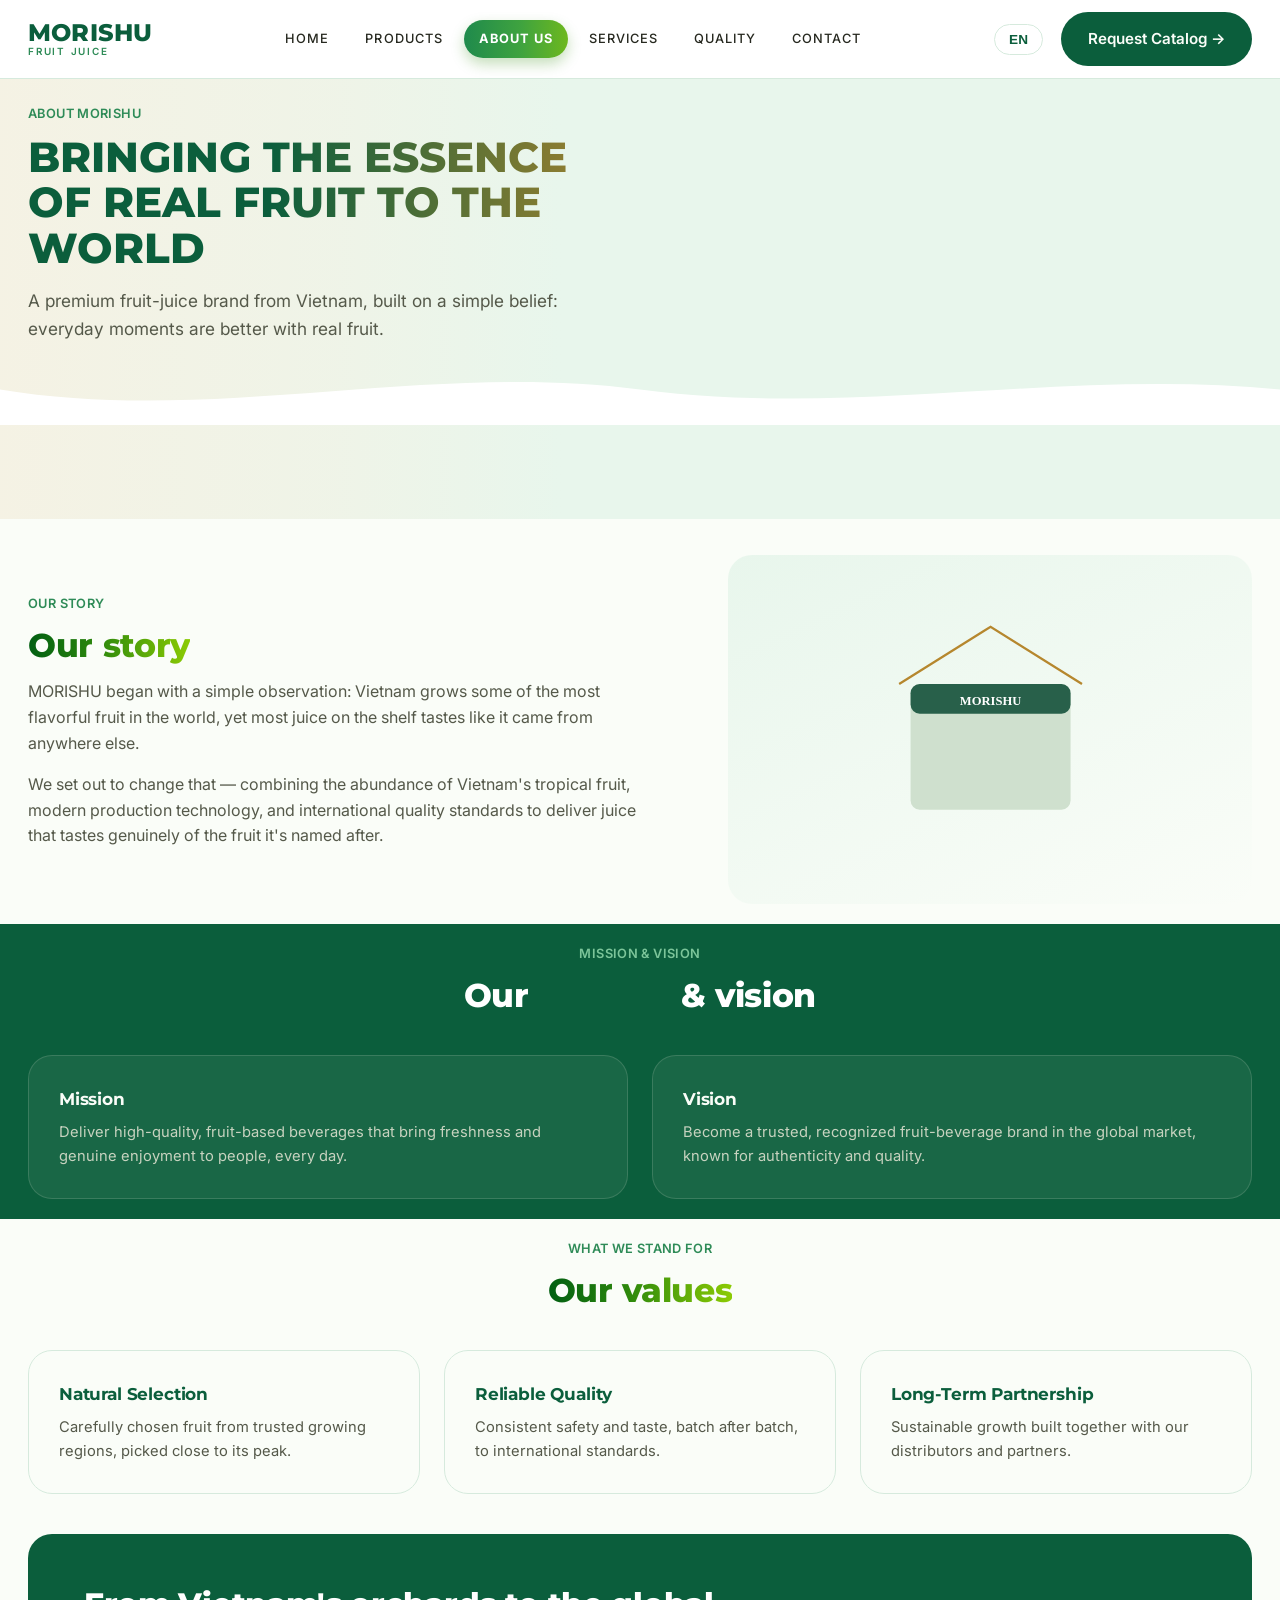
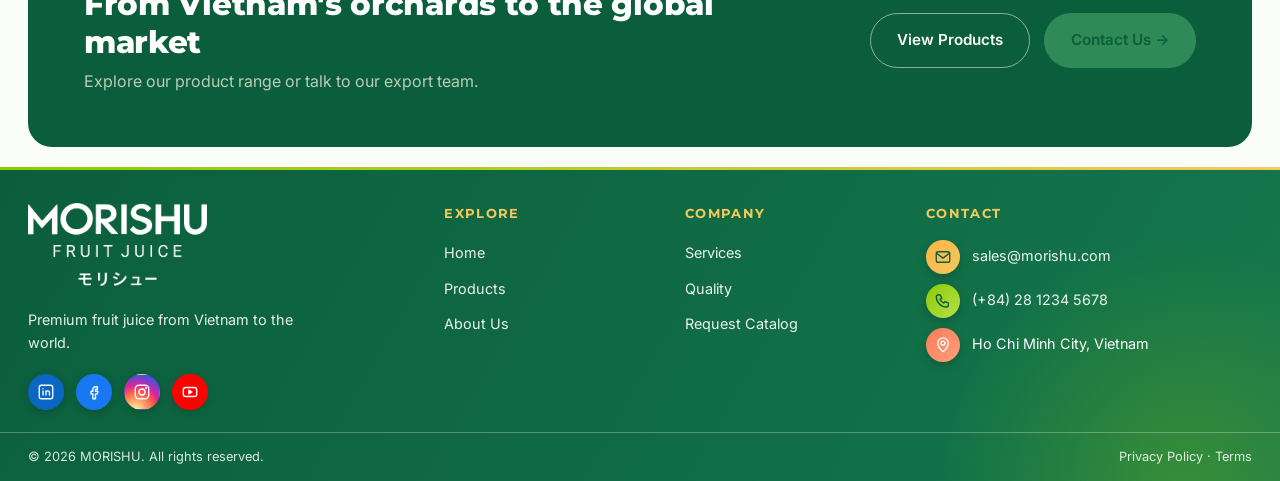
==== commit 627b9029: "Footer: use real MORISHU logo (white version) Co-Authored-By: Claude Sonnet 5.5 <noreply@anthropic.c" ====
--- a/about.html
+++ b/about.html
@@ -126,7 +126,7 @@
 <footer class="site-footer">
   <div class="container footer-inner">
     <div class="footer-brand">
-      <a href="index.html" class="logo"><span class="mark">MORISHU</span></a>
+      <a href="index.html" class="footer-logo" aria-label="MORISHU Fruit Juice"><img src="images/logo/logo-white.webp" alt="MORISHU Fruit Juice" width="900" height="418" loading="lazy"></a>
       <p data-en="Premium fruit juice from Vietnam to the world." data-vi="Nước ép trái cây cao cấp từ Việt Nam vươn ra thế giới.">Premium fruit juice from Vietnam to the world.</p>
       <div class="social-row">
         <a href="#" aria-label="LinkedIn"><svg viewBox="0 0 24 24" width="18" height="18" fill="none" stroke="currentColor" stroke-width="1.8" stroke-linecap="round" stroke-linejoin="round" aria-hidden="true"><rect x="3" y="3" width="18" height="18" rx="3"/><path d="M8 10.5V16M8 7.6v.1M12 16v-3.2a2.3 2.3 0 0 1 4.600 0V16M12 10.500V16"/></svg></a>
--- a/css/style.css
+++ b/css/style.css
@@ -899,3 +899,83 @@
 
 /* ---- product cards: tighter text area ---- */
 .feat-body{ min-height:92px; padding:18px 14px 18px; }
+
+/* ---- footer headings: no underline, accent colour ---- */
+.site-footer h4::after{ display:none !important; }
+.site-footer h4{ color:#F4C95D !important; padding-bottom:0; margin-bottom:16px; }
+
+/* ---- refine product-section text (less heavy) ---- */
+html{ -webkit-font-smoothing:antialiased; -moz-osx-font-smoothing:grayscale; text-rendering:optimizeLegibility; }
+.feat-section .section-head h2{ font-size:clamp(1.4rem,2.2vw,2.1rem); letter-spacing:-.005em; }
+.feat-section .eyebrow{ letter-spacing:.16em; font-weight:600; font-size:.74rem; }
+.feat-body h3{ font-size:clamp(.88rem,1.05vw,1rem); letter-spacing:.07em; }
+.feat-body .feat-link{ font-size:.82rem; }
+
+/* certifications label: no side lines */
+.cv-line i{ display:none !important; }
+
+/* ---- CTA: light layout per mockup (dark gradient heading, dark-green + outline buttons) ---- */
+.cta-photo::before{ display:block !important; background:linear-gradient(90deg, rgba(250,253,248,.97) 0%, rgba(250,253,248,.9) 34%, rgba(250,253,248,.35) 56%, rgba(250,253,248,0) 72%) !important; }
+.cta-photo h2{ background:linear-gradient(90deg,#015E12 0%,#2F8A0C 55%,#8CCB04 100%) !important; -webkit-background-clip:text !important; background-clip:text !important; -webkit-text-fill-color:transparent !important; color:transparent !important; width:fit-content; font-size:clamp(1.7rem,3.2vw,3rem); line-height:1.12; letter-spacing:-.01em; margin-bottom:14px; }
+.cta-photo p{ color:#5A5A4A !important; font-size:clamp(.95rem,1.2vw,1.12rem); line-height:1.55; max-width:30em; }
+.cta-photo .cta-actions{ gap:16px; }
+.cta-photo .cta-actions .btn{ padding:14px 30px; font-weight:700; border-radius:999px; transition:transform .25s ease, box-shadow .25s ease, background .25s ease, color .25s ease; }
+.cta-photo .cta-actions .btn-outline-light{ background:#0B5E3C !important; color:#fff !important; border:2px solid #0B5E3C !important; order:1; }
+.cta-photo .cta-actions .btn-primary{ background:transparent !important; color:#0B5E3C !important; border:2px solid #2E8B57 !important; order:2; }
+.cta-photo .cta-actions .btn:hover{ transform:translateY(-3px); box-shadow:0 10px 20px rgba(11,94,60,.22); }
+.cta-photo .cta-actions .btn-primary:hover{ background:#E8F6EC !important; }
+@media (max-width:900px){
+  .cta-photo{ background:#FAFDF8 !important; border:1px solid #DCEFE0; }
+  .cta-photo h2{ font-size:clamp(1.5rem,6.4vw,2rem); }
+}
+
+/* ---- story text per mockup ---- */
+.story2{ grid-template-columns:1.15fr 1fr; }
+.story2 .story-text h2{ font-size:clamp(1.9rem,3.3vw,3.1rem); line-height:1.12; letter-spacing:-.015em; margin-bottom:16px; }
+.story2 .story-text p{ font-size:clamp(.98rem,1.2vw,1.12rem); line-height:1.6; color:#4F4F44; max-width:30em; margin-bottom:24px; }
+.story2 .story-text .btn-primary{ background:#0B5E3C; color:#fff; border:2px solid #0B5E3C; padding:14px 34px; font-weight:700; border-radius:999px; transition:transform .25s ease, box-shadow .25s ease; }
+.story2 .story-text .btn-primary:hover{ transform:translateY(-3px); box-shadow:0 10px 20px rgba(11,94,60,.22); }
+@media (max-width:900px){ .story2{ grid-template-columns:1fr; } }
+
+.story-eyebrow{ display:flex; align-items:center; gap:12px; margin-bottom:10px; }
+.story-eyebrow span{ font-family:"Montserrat","Inter",sans-serif; font-weight:700; font-size:clamp(.85rem,1.1vw,1rem); letter-spacing:.08em; color:#1F7A47; }
+
+/* eyebrow labels unified (leaf + Montserrat 700) */
+.cv-eyebrow.story-eyebrow, .section-head.center .story-eyebrow{ justify-content:center; }
+.cv-eyebrow.story-eyebrow{ flex-direction:row; margin-bottom:0; }
+.section-head.center .story-eyebrow{ margin-bottom:8px; }
+.mfg2 .story-eyebrow, .story2 .story-eyebrow{ justify-content:flex-start; }
+.story-eyebrow{ text-transform:uppercase; }
+
+/* ---- footer text brighter ---- */
+.footer-brand p{ color:rgba(255,255,255,.9) !important; }
+.site-footer ul li a{ color:rgba(255,255,255,.92) !important; }
+.site-footer ul li a:hover{ color:#F4C95D !important; }
+.footer-contact li, .footer-contact li a{ color:#fff !important; }
+.fc-ico{ background:rgba(255,255,255,.16) !important; color:#fff !important; }
+.footer-bottom, .footer-bottom a, .footer-bottom p, .footer-bottom span{ color:rgba(255,255,255,.85) !important; }
+.footer-bottom a:hover{ color:#F4C95D !important; }
+.footer-bottom{ border-top:1px solid rgba(255,255,255,.28) !important; }
+
+/* active nav pill: bold text, brighter gradient */
+.main-nav a[aria-current="page"]{ font-weight:700 !important; background:linear-gradient(90deg,#1F8A4C 0%,#3FA33F 55%,#6DB81E 100%); box-shadow:0 6px 14px rgba(47,138,12,.28); }
+
+/* ---- footer contact icons in colour ---- */
+.footer-contact li .fc-ico{ color:#fff !important; box-shadow:0 4px 10px rgba(0,0,0,.18); }
+.footer-contact li:nth-child(1) .fc-ico{ background:linear-gradient(135deg,#FFB347,#F4C95D) !important; color:#0B5E3C !important; }
+.footer-contact li:nth-child(2) .fc-ico{ background:linear-gradient(135deg,#8CCB04,#B6E04A) !important; color:#0B5E3C !important; }
+.footer-contact li:nth-child(3) .fc-ico{ background:linear-gradient(135deg,#FF7A59,#FFA07A) !important; color:#fff !important; }
+.footer-contact li:hover .fc-ico{ transform:scale(1.1) rotate(-6deg); }
+
+/* ---- manufacturing block: roomier frame ---- */
+.mfg2{ grid-template-columns:1.2fr 1fr; gap:48px; }
+.mfg2 .story-photo{ aspect-ratio:1.55/1; }
+.mfg2 .story-text h2{ font-size:clamp(1.6rem,2.6vw,2.45rem); line-height:1.15; margin-bottom:16px; }
+.mfg2 .story-text p{ font-size:clamp(.98rem,1.15vw,1.08rem); line-height:1.6; margin-bottom:24px; }
+.mfg-feats{ margin-top:10px; }
+@media (max-width:900px){ .mfg2{ grid-template-columns:1fr; gap:22px; } .mfg2 .story-photo{ aspect-ratio:1.6/1; } }
+
+/* footer logo image */
+.footer-logo{ display:inline-block; }
+.footer-logo img{ width:clamp(150px,14vw,200px); height:auto; display:block; }
+.footer-brand p{ margin-top:14px !important; }
